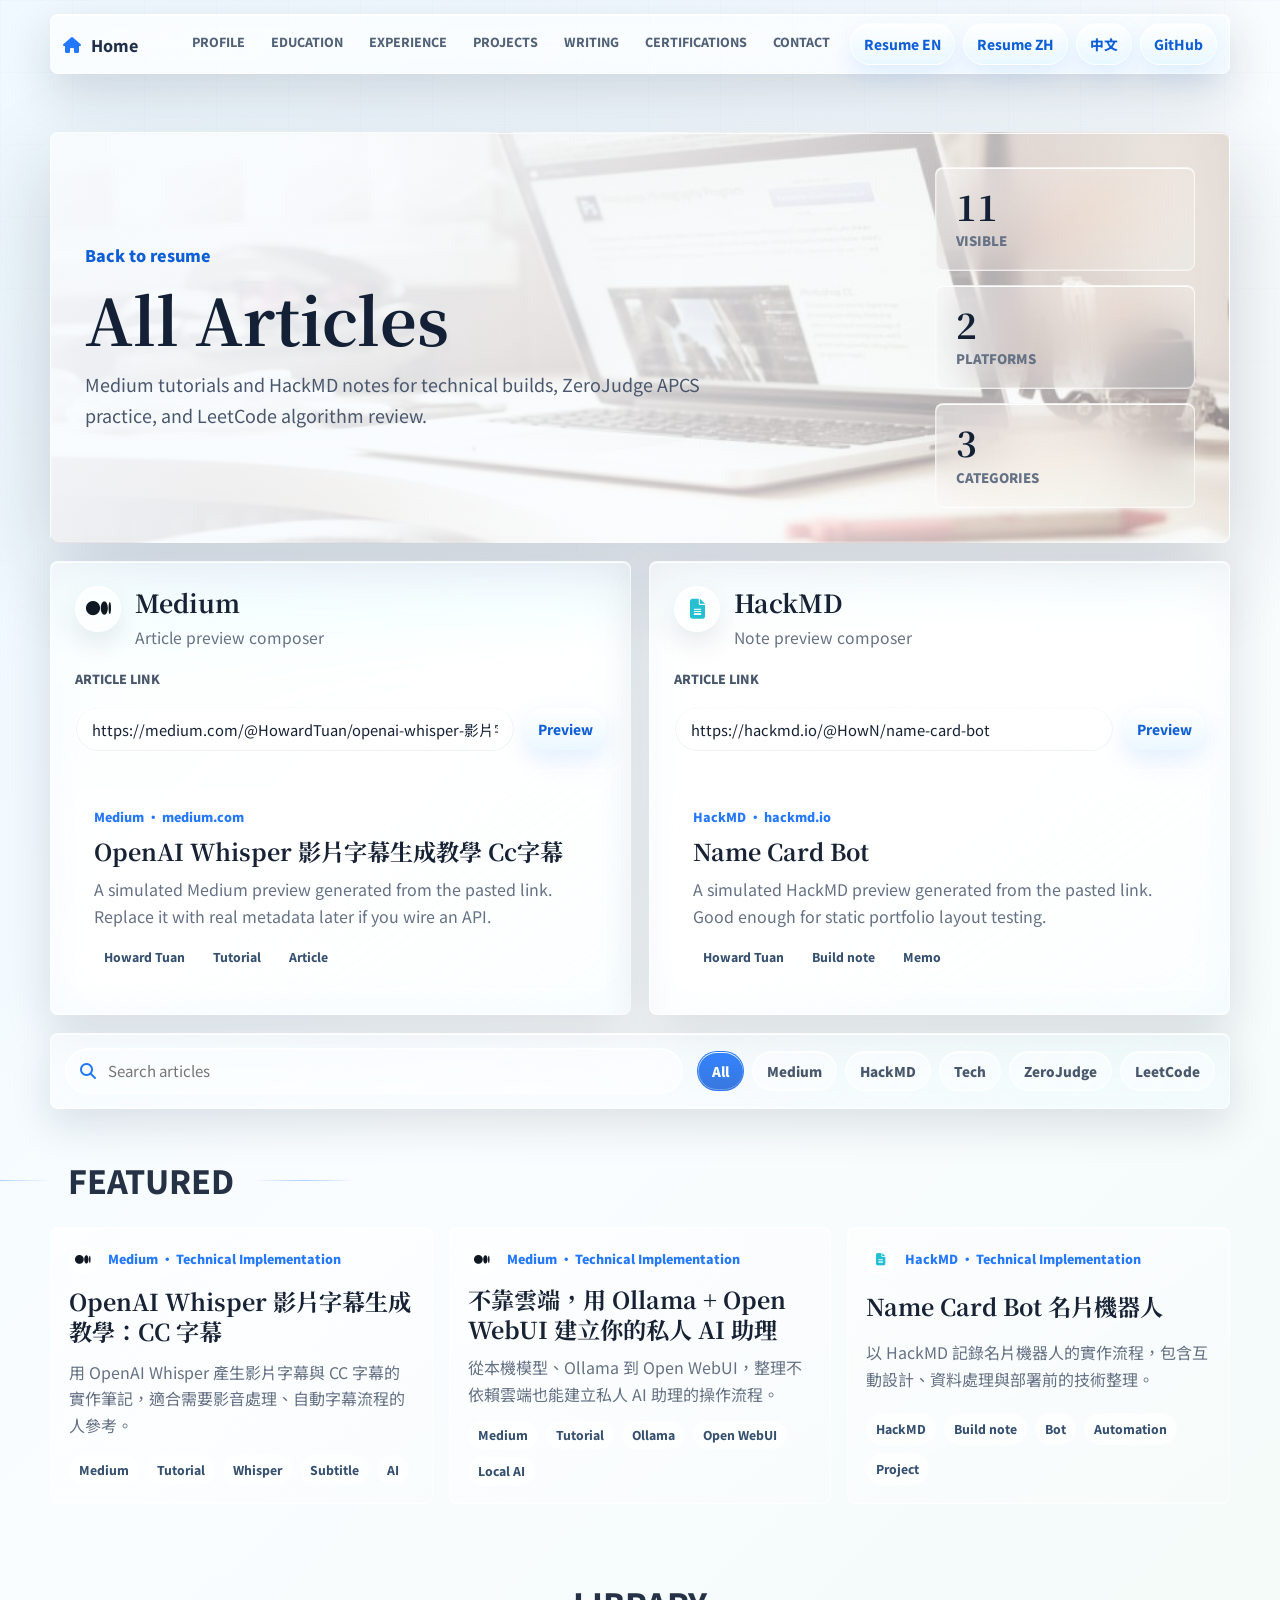
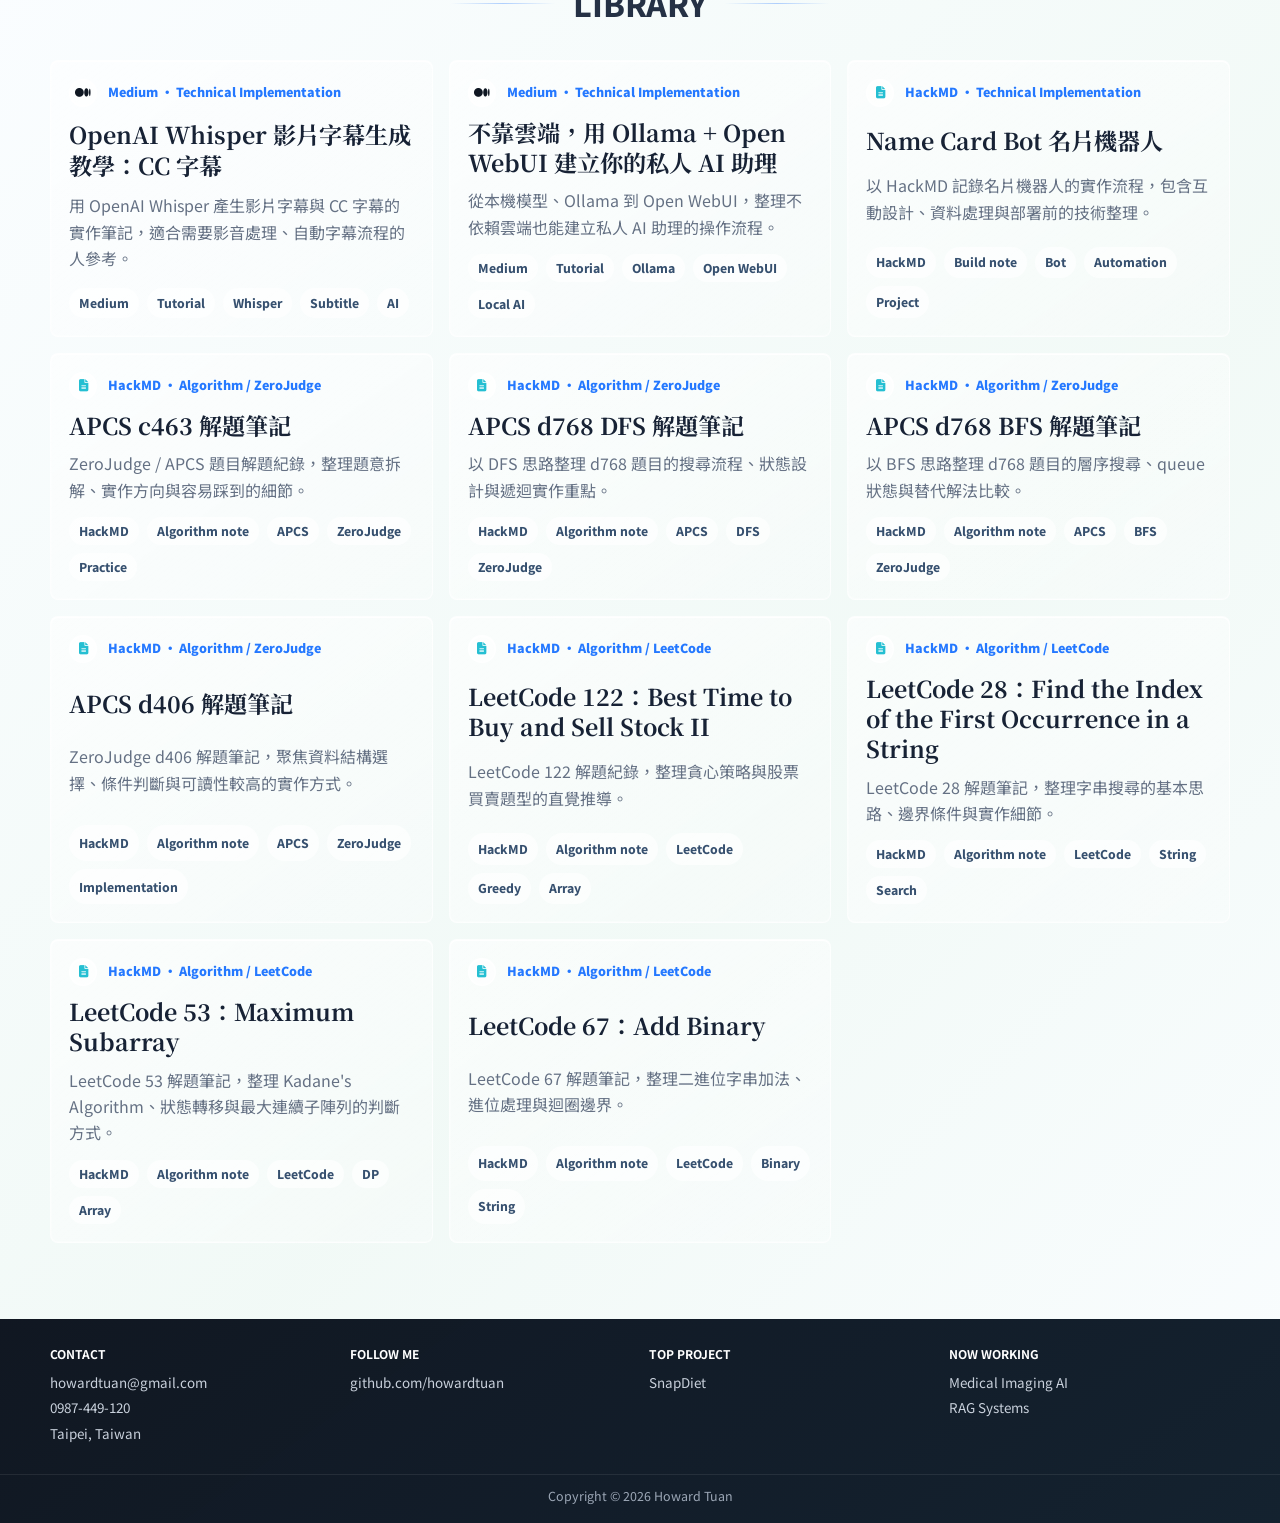
==== writing.html @ 2d7e893a "liquid glass" ====
<!doctype html>
<html lang="zh-Hant">
<head>
  <meta charset="utf-8">
  <meta name="viewport" content="width=device-width, initial-scale=1.0">
  <meta name="description" content="Howard Tuan articles, Medium posts, and HackMD notes.">
  <title>Howard Tuan Writing</title>

  <link rel="shortcut icon" href="assets/images/gt_favicon.png">
  <link rel="preconnect" href="https://fonts.googleapis.com">
  <link rel="preconnect" href="https://fonts.gstatic.com" crossorigin>
  <link href="https://fonts.googleapis.com/css2?family=Noto+Sans+TC:wght@400;500;700;900&family=Noto+Serif+TC:wght@600;700;900&display=swap" rel="stylesheet">
  <link rel="stylesheet" href="https://cdnjs.cloudflare.com/ajax/libs/font-awesome/6.7.2/css/all.min.css">
  <link rel="stylesheet" href="assets/css/resume.css">
</head>
<body id="top" class="writing-page">
  <a href="#main" class="skip-link">跳到主要內容</a>
  <div class="scroll-indicator"></div>

  <header id="header" class="page-header-shell">
    <nav class="index-navbar" aria-label="主要導覽">
      <div class="nav-shell">
        <div class="nav-home">
          <a href="index.html#top"><i class="fas fa-home"></i><span>Home</span></a>
        </div>
        <div class="nav-center">
          <a href="index.html#profile">PROFILE</a>
          <a href="index.html#education">EDUCATION</a>
          <a href="index.html#experience">EXPERIENCE</a>
          <a href="index.html#projects">PROJECTS</a>
          <a href="index.html#writing">WRITING</a>
          <a href="index.html#certifications">CERTIFICATIONS</a>
          <a href="index.html#contact">CONTACT</a>
        </div>
        <div class="nav-actions">
          <a href="resume/mycv_eng.pdf" target="_blank" rel="noopener noreferrer" data-i18n="resumeEn">Resume EN</a>
          <a href="resume/mycv_chi.pdf" target="_blank" rel="noopener noreferrer" data-i18n="resumeZh">履歷中文</a>
          <button class="lang-toggle" type="button" data-lang-toggle>中文</button>
          <a href="https://github.com/howardtuan" target="_blank" rel="noopener noreferrer">GitHub</a>
        </div>
      </div>
    </nav>
  </header>

  <main id="main" class="article-main" role="main">
    <section class="article-hero">
      <div class="article-hero-copy">
        <a class="back-link" href="index.html#writing"><i class="fas fa-arrow-left"></i> Back to resume</a>
        <h1>All Articles</h1>
        <p>Medium essays and HackMD research notes for medical imaging AI, RAG systems, product experiments, and teaching workflows.</p>
      </div>
      <div class="article-stats">
        <div>
          <strong data-article-count>11</strong>
          <span>Visible</span>
        </div>
        <div>
          <strong>2</strong>
          <span>Platforms</span>
        </div>
        <div>
          <strong>3</strong>
          <span>Categories</span>
        </div>
      </div>
    </section>

    <section class="writing-lab" aria-label="文章連結預覽">
      <article class="writing-composer" data-platform="medium">
        <div class="writing-head">
          <span class="platform-mark medium-mark" aria-hidden="true"><i class="fab fa-medium"></i></span>
          <div>
            <h2>Medium</h2>
            <p>Article preview composer</p>
          </div>
        </div>
        <label for="medium-url">Article link</label>
        <div class="link-field">
          <input id="medium-url" type="url" value="https://medium.com/@HowardTuan/openai-whisper-影片字幕生成教學-cc字幕-5bb7aa3fd530" placeholder="Paste article link">
          <button type="button" data-preview-target="medium">Preview</button>
        </div>
        <div class="article-preview" id="medium-preview" aria-live="polite"></div>
      </article>

      <article class="writing-composer" data-platform="hackmd">
        <div class="writing-head">
          <span class="platform-mark hackmd-mark" aria-hidden="true"><i class="fas fa-file-lines"></i></span>
          <div>
            <h2>HackMD</h2>
            <p>Note preview composer</p>
          </div>
        </div>
        <label for="hackmd-url">Article link</label>
        <div class="link-field">
          <input id="hackmd-url" type="url" value="https://hackmd.io/@HowN/name-card-bot" placeholder="Paste article link">
          <button type="button" data-preview-target="hackmd">Preview</button>
        </div>
        <div class="article-preview" id="hackmd-preview" aria-live="polite"></div>
      </article>
    </section>

    <section class="article-controls" aria-label="文章搜尋與篩選">
      <div class="search-field">
        <i class="fas fa-magnifying-glass" aria-hidden="true"></i>
        <input id="article-search" type="search" placeholder="Search articles">
      </div>
      <div class="filter-tabs">
        <button type="button" class="is-active" data-article-filter="all">All</button>
        <button type="button" data-article-filter="medium">Medium</button>
        <button type="button" data-article-filter="hackmd">HackMD</button>
        <button type="button" data-article-filter="tech">Tech</button>
        <button type="button" data-article-filter="zerojudge">ZeroJudge</button>
        <button type="button" data-article-filter="leetcode">LeetCode</button>
      </div>
    </section>

    <section class="section article-featured" aria-label="精選文章">
      <div class="split-section-head">
        <h2 class="section-title">
          <span>FEATURED</span>
        </h2>
      </div>
      <div class="article-strip" data-featured-articles data-limit="3"></div>
    </section>

    <section class="section article-index" aria-label="所有文章">
      <h2 class="section-title">
        <span>LIBRARY</span>
      </h2>
      <div class="article-library" data-article-library></div>
    </section>
  </main>

  <footer id="underfooter">
    <div class="footer-shell" id="contact">
      <div>
        <h4>CONTACT</h4>
        <p>howardtuan@gmail.com</p>
        <p>0987-449-120</p>
        <p>Taipei, Taiwan</p>
      </div>
      <div>
        <h4>FOLLOW ME</h4>
        <p><a href="https://github.com/howardtuan" target="_blank" rel="noopener noreferrer">github.com/howardtuan</a></p>
      </div>
      <div>
        <h4>TOP PROJECT</h4>
        <p><a href="https://snapdiet.zeabur.app/site/" target="_blank" rel="noopener noreferrer">SnapDiet</a></p>
      </div>
      <div>
        <h4>NOW WORKING</h4>
        <p>Medical Imaging AI</p>
        <p>RAG Systems</p>
      </div>
    </div>
    <div class="footer-bottom">
      <p>Copyright &copy; 2026 Howard Tuan</p>
    </div>
  </footer>

  <script>
    const indicator = document.querySelector(".scroll-indicator");
    window.addEventListener("scroll", () => {
      const max = document.documentElement.scrollHeight - window.innerHeight;
      const ratio = max > 0 ? window.scrollY / max : 0;
      indicator.style.transform = "scaleX(" + ratio + ")";
    });
  </script>
  <script src="assets/js/writing.js"></script>
  <script src="assets/js/site-language.js"></script>
</body>
</html>
---- assets/css/resume.css ----
html {
  scroll-behavior: smooth;
}

:root {
  --hero-photo: url("../images/mac.jpg");
  --bg: #f7fbff;
  --bg-deep: #e9f2fb;
  --surface: rgba(255, 255, 255, 0.28);
  --surface-strong: rgba(255, 255, 255, 0.46);
  --surface-soft: rgba(244, 250, 255, 0.2);
  --text: #152033;
  --muted: #657184;
  --muted-strong: #49576c;
  --line: rgba(122, 145, 170, 0.28);
  --glass-line: rgba(255, 255, 255, 0.62);
  --glass-bg: linear-gradient(145deg, rgba(255, 255, 255, 0.42), rgba(255, 255, 255, 0.12) 52%, rgba(235, 251, 255, 0.28));
  --glass-nav: linear-gradient(135deg, rgba(255, 255, 255, 0.48), rgba(255, 255, 255, 0.14) 48%, rgba(239, 251, 255, 0.32));
  --blue: #2478ff;
  --cyan: #25bfd2;
  --mint: #49c69d;
  --rose: #d9557c;
  --amber: #ad7d28;
  --footer: #101722;
  --shadow: 0 30px 90px rgba(19, 32, 50, 0.2);
  --shadow-soft: 0 18px 48px rgba(19, 32, 50, 0.14);
  --glass-inset: inset 0 1px 0 rgba(255, 255, 255, 0.95), inset 0 -1px 0 rgba(255, 255, 255, 0.26), inset 1px 0 0 rgba(255, 255, 255, 0.25);
  --section-width: min(1180px, calc(100% - 48px));
}

* {
  box-sizing: border-box;
}

body {
  margin: 0;
  color: var(--text);
  background:
    linear-gradient(135deg, rgba(232, 246, 255, 0.86) 0%, rgba(250, 253, 255, 0.98) 36%, rgba(242, 250, 246, 0.92) 72%, rgba(250, 253, 255, 0.98) 100%),
    linear-gradient(180deg, var(--bg) 0%, var(--bg-deep) 100%);
  font-family: "Noto Sans TC", Arial, sans-serif;
  -webkit-font-smoothing: antialiased;
  text-rendering: optimizeLegibility;
}

body::before {
  position: fixed;
  inset: 0;
  z-index: -1;
  pointer-events: none;
  content: "";
  background-image:
    linear-gradient(rgba(36, 120, 255, 0.035) 1px, transparent 1px),
    linear-gradient(90deg, rgba(36, 120, 255, 0.035) 1px, transparent 1px),
    linear-gradient(115deg, rgba(255, 255, 255, 0.46), rgba(255, 255, 255, 0) 46%, rgba(255, 255, 255, 0.38));
  background-size: 72px 72px, 72px 72px, 100% 100%;
  mask-image: linear-gradient(to bottom, rgba(0, 0, 0, 0.62), transparent 78%);
}

a {
  color: inherit;
}

p,
ul {
  margin-top: 0;
}

img {
  max-width: 100%;
}

.skip-link {
  position: absolute;
  left: 12px;
  top: -48px;
  z-index: 100;
  padding: 10px 14px;
  border-radius: 999px;
  color: #fff;
  background: var(--blue);
  text-decoration: none;
}

.skip-link:focus {
  top: 12px;
}

.scroll-indicator {
  position: fixed;
  top: 0;
  left: 0;
  z-index: 120;
  width: 100%;
  height: 3px;
  background: linear-gradient(90deg, var(--cyan), var(--blue), var(--mint));
  transform: scaleX(0);
  transform-origin: left;
}

#header {
  position: relative;
}

#head {
  position: relative;
  overflow: hidden;
  width: 100%;
  min-height: 100svh;
  margin: 0;
  border-bottom: 0;
  background: var(--hero-photo) center/cover no-repeat;
}

.head-overlay {
  position: absolute;
  inset: 0;
  background:
    linear-gradient(180deg, rgba(255, 255, 255, 0.08), rgba(230, 246, 255, 0.24) 48%, rgba(247, 251, 255, 0.92) 100%),
    linear-gradient(115deg, rgba(255, 255, 255, 0.44), rgba(255, 255, 255, 0.04) 42%, rgba(36, 120, 255, 0.12));
}

.hero-shell {
  position: relative;
  z-index: 1;
  display: grid;
  align-items: center;
  width: var(--section-width);
  min-height: inherit;
  margin: 0 auto;
  padding: 126px 0 78px;
}

#logo {
  position: relative;
  overflow: hidden;
  display: grid;
  justify-items: center;
  width: min(900px, 100%);
  margin: 0 auto;
  padding: 42px 34px;
  border: 1px solid var(--glass-line);
  border-radius: 8px;
  background: var(--glass-bg);
  box-shadow: var(--shadow), var(--glass-inset);
  text-align: center;
  backdrop-filter: blur(40px) saturate(180%) brightness(1.08);
  -webkit-backdrop-filter: blur(40px) saturate(180%) brightness(1.08);
}

#logo::before {
  position: absolute;
  inset: 0;
  pointer-events: none;
  content: "";
  background:
    linear-gradient(115deg, rgba(255, 255, 255, 0.82), rgba(255, 255, 255, 0) 34%),
    linear-gradient(245deg, rgba(64, 205, 221, 0.18), rgba(255, 255, 255, 0) 42%);
  opacity: 0.78;
}

#logo > * {
  position: relative;
  z-index: 1;
}

#head img.img-circle {
  width: 128px;
  height: 128px;
  border: 1px solid rgba(255, 255, 255, 0.96);
  border-radius: 50%;
  object-fit: cover;
  box-shadow: 0 18px 38px rgba(31, 45, 67, 0.18), var(--glass-inset);
}

#head .title {
  display: block;
  margin-top: 22px;
  font-family: "Noto Serif TC", serif;
  font-size: 4rem;
  font-weight: 700;
  line-height: 1.12;
}

#head .tagline,
#head .subtagline {
  display: block;
}

#head .tagline {
  max-width: 720px;
  margin-top: 14px;
  color: var(--muted-strong);
  font-size: 1.25rem;
  line-height: 1.7;
}

#head .subtagline {
  margin-top: 14px;
  color: var(--muted);
  font-size: 1rem;
  font-weight: 700;
}

.index-navbar {
  position: fixed;
  top: 14px;
  left: 0;
  right: 0;
  z-index: 100;
  width: 100%;
  margin: 0;
  padding: 0 24px;
  border-bottom: 0;
  background: transparent;
  box-shadow: none;
}

.nav-shell {
  display: grid;
  grid-template-columns: 108px minmax(0, 1fr) auto;
  align-items: center;
  gap: 12px;
  width: var(--section-width);
  margin: 0 auto;
  padding: 8px 12px;
  border: 1px solid var(--glass-line);
  border-radius: 8px;
  background: var(--glass-nav);
  box-shadow: 0 18px 48px rgba(20, 34, 52, 0.16), var(--glass-inset);
  backdrop-filter: blur(34px) saturate(190%) brightness(1.08);
  -webkit-backdrop-filter: blur(34px) saturate(190%) brightness(1.08);
}

.nav-home a,
.nav-center a,
.nav-actions a {
  text-decoration: none;
}

.nav-home a {
  display: inline-flex;
  align-items: center;
  gap: 10px;
  color: #20304c;
  font-weight: 800;
}

.nav-home i {
  color: var(--blue);
}

.nav-center {
  display: flex;
  justify-content: center;
  flex-wrap: nowrap;
  gap: 8px;
  min-width: 0;
  overflow-x: auto;
  scrollbar-width: none;
}

.nav-center::-webkit-scrollbar {
  display: none;
}

.nav-center a {
  flex: 0 0 auto;
  min-height: 36px;
  padding: 10px 9px;
  border-radius: 999px;
  color: #516177;
  font-size: 0.78rem;
  font-weight: 800;
  letter-spacing: 0;
  line-height: 1;
}

.nav-center a:hover,
.nav-center a:focus-visible,
.nav-center a[aria-current="page"] {
  color: var(--blue);
  background: rgba(255, 255, 255, 0.64);
  outline: none;
}

.nav-actions {
  display: flex;
  justify-content: flex-end;
  flex-wrap: nowrap;
  gap: 8px;
}

.nav-actions a,
.project-links a,
.link-field button,
.lang-toggle {
  display: inline-flex;
  align-items: center;
  justify-content: center;
  min-height: 42px;
  padding: 0 13px;
  border: 1px solid rgba(255, 255, 255, 0.78);
  border-radius: 999px;
  color: #0e5ed7;
  background: linear-gradient(180deg, rgba(255, 255, 255, 0.82), rgba(224, 244, 255, 0.64));
  box-shadow: inset 0 1px 0 rgba(255, 255, 255, 0.92), 0 10px 24px rgba(36, 120, 255, 0.12);
  font-size: 0.86rem;
  font-weight: 800;
  text-decoration: none;
}

.lang-toggle {
  cursor: pointer;
  font-family: inherit;
}

.nav-actions a:hover,
.project-links a:hover,
.link-field button:hover {
  border-color: rgba(36, 120, 255, 0.38);
  color: #063f9c;
  transform: translateY(-1px);
}

.container {
  width: var(--section-width);
  margin: 0 auto;
}

.section {
  padding-top: 76px;
  scroll-margin-top: 106px;
}

#profile {
  padding-top: 42px;
}

.topspace {
  margin-top: 0;
}

.col-full {
  width: 100%;
}

.lead {
  max-width: 1040px;
  margin: 0 auto;
  color: var(--muted-strong);
  font-size: 1.55rem;
  line-height: 1.8;
}

.lead strong {
  color: var(--rose);
}

.text-center {
  text-align: center;
}

.text-muted {
  color: var(--muted);
}

.highlight-panel {
  display: grid;
  grid-template-columns: repeat(4, minmax(0, 1fr));
  gap: 16px;
  margin-top: 30px;
}

.metric-box,
.info-card,
.timeline-card,
.project-tile,
.writing-composer {
  border: 1px solid var(--glass-line);
  border-radius: 8px;
  background: var(--glass-bg);
  box-shadow: var(--shadow-soft), var(--glass-inset);
  backdrop-filter: blur(30px) saturate(170%) brightness(1.06);
  -webkit-backdrop-filter: blur(30px) saturate(170%) brightness(1.06);
}

.metric-box {
  padding: 18px;
}

.metric-number {
  color: #182235;
  font-family: "Noto Serif TC", serif;
  font-size: 2rem;
  font-weight: 700;
  line-height: 1.2;
}

.metric-label {
  margin-top: 9px;
  color: #52647a;
  font-size: 0.75rem;
  font-weight: 800;
  letter-spacing: 0;
  text-transform: uppercase;
}

.metric-note {
  margin-top: 6px;
  color: var(--muted);
  font-size: 0.88rem;
  line-height: 1.5;
}

.section-title {
  position: relative;
  margin: 0 0 34px;
  color: #253145;
  font-size: 2rem;
  font-weight: 800;
  text-align: center;
  letter-spacing: 0;
}

.section-title span {
  position: relative;
  display: inline-block;
  padding: 0 18px;
  font-family: "Noto Sans TC", Arial, sans-serif;
  letter-spacing: 0;
}

.section-title span::before,
.section-title span::after {
  position: absolute;
  top: 50%;
  width: 104px;
  height: 1px;
  content: "";
  background: linear-gradient(90deg, transparent, rgba(36, 120, 255, 0.34), transparent);
}

.section-title span::before {
  right: 100%;
}

.section-title span::after {
  left: 100%;
}

.card-grid {
  display: grid;
  gap: 18px;
}

.three-col {
  grid-template-columns: repeat(3, minmax(0, 1fr));
}

.two-col {
  grid-template-columns: repeat(2, minmax(0, 1fr));
}

.info-card {
  padding: 23px;
}

.info-card time,
.timeline-badge,
.project-chip {
  display: inline-flex;
  align-items: center;
  min-height: 32px;
  padding: 0 12px;
  border: 1px solid rgba(255, 255, 255, 0.62);
  border-radius: 999px;
  background: rgba(255, 255, 255, 0.58);
  box-shadow: inset 0 1px 0 rgba(255, 255, 255, 0.86);
  font-size: 0.74rem;
  font-weight: 800;
  letter-spacing: 0;
}

.info-card time,
.timeline-badge {
  color: #176f83;
}

.info-card h3,
.timeline-card h3,
.project-tile h3,
.writing-head h3 {
  margin: 14px 0 10px;
  color: #172235;
  font-family: "Noto Serif TC", serif;
  font-size: 1.55rem;
  line-height: 1.35;
}

.info-card p,
.timeline-card p,
.project-tile p,
.project-readme p,
.project-readme li,
.info-card li,
.writing-head p {
  color: var(--muted);
  font-size: 0.98rem;
  line-height: 1.78;
}

.info-card p:last-child,
.timeline-card p:last-child,
.project-tile p:last-child,
.writing-head p:last-child {
  margin-bottom: 0;
}

.timeline-wrap {
  display: grid;
  gap: 16px;
}

.timeline-card {
  position: relative;
  padding: 23px 23px 23px 30px;
  overflow: hidden;
}

.timeline-card::before {
  position: absolute;
  top: 24px;
  left: 14px;
  width: 4px;
  height: calc(100% - 48px);
  content: "";
  border-radius: 999px;
  background: linear-gradient(180deg, var(--cyan), var(--mint), rgba(36, 120, 255, 0.42));
}

.project-grid {
  display: grid;
  grid-template-columns: repeat(3, minmax(0, 1fr));
  gap: 18px;
  align-items: start;
}

.project-tile {
  position: relative;
  min-height: 292px;
  overflow: hidden;
  transition: transform 180ms ease, border-color 180ms ease, box-shadow 180ms ease;
}

.project-tile::before {
  position: absolute;
  inset: 0;
  pointer-events: none;
  content: "";
  background:
    linear-gradient(120deg, rgba(255, 255, 255, 0.72), rgba(255, 255, 255, 0) 34%),
    linear-gradient(250deg, rgba(37, 191, 210, 0.14), rgba(255, 255, 255, 0) 42%);
}

.project-tile:hover {
  border-color: rgba(36, 120, 255, 0.34);
  box-shadow: 0 26px 68px rgba(31, 45, 67, 0.17), var(--glass-inset);
  transform: translateY(-3px);
}

.project-tile summary {
  position: relative;
  display: flex;
  min-height: 292px;
  flex-direction: column;
  padding: 22px 48px 22px 22px;
  cursor: pointer;
  list-style: none;
}

.project-tile summary::-webkit-details-marker {
  display: none;
}

.project-tile summary::after {
  position: absolute;
  top: 24px;
  right: 22px;
  width: 11px;
  height: 11px;
  content: "";
  border-right: 2px solid #5f7187;
  border-bottom: 2px solid #5f7187;
  transform: rotate(45deg);
  transition: transform 160ms ease;
}

.project-tile[open] summary {
  min-height: 214px;
  border-bottom: 1px solid rgba(255, 255, 255, 0.62);
}

.project-tile[open] summary::after {
  transform: rotate(225deg);
}

.project-chip {
  align-self: flex-start;
  color: #8b641b;
  background: rgba(255, 247, 219, 0.72);
}

.project-tile h3 {
  margin: 18px 0 10px;
  font-size: 1.45rem;
}

.project-tile summary > p {
  margin-bottom: 0;
}

.project-body {
  position: relative;
  display: grid;
  gap: 16px;
  padding: 18px 22px 22px;
}

.project-readme {
  padding: 0;
}

.project-readme h4 {
  margin: 0 0 10px;
  color: #1c2a3e;
  font-family: "Noto Sans TC", Arial, sans-serif;
  font-size: 0.82rem;
  font-weight: 900;
  letter-spacing: 0;
  text-transform: uppercase;
}

.project-readme ul {
  margin: 12px 0 0;
  padding-left: 18px;
}

.project-links {
  display: flex;
  flex-wrap: wrap;
  gap: 10px;
}

.project-links a {
  min-height: 40px;
  padding: 0 13px;
  font-size: 0.82rem;
}

.writing-shell {
  display: grid;
  grid-template-columns: repeat(2, minmax(0, 1fr));
  gap: 18px;
}

.writing-composer {
  display: grid;
  gap: 18px;
  padding: 24px;
}

.writing-head {
  display: grid;
  grid-template-columns: auto minmax(0, 1fr);
  gap: 14px;
  align-items: start;
}

.platform-mark {
  display: inline-flex;
  align-items: center;
  justify-content: center;
  width: 46px;
  height: 46px;
  border: 1px solid rgba(255, 255, 255, 0.74);
  border-radius: 50%;
  background: rgba(255, 255, 255, 0.62);
  box-shadow: var(--glass-inset), 0 12px 26px rgba(31, 45, 67, 0.1);
  font-size: 1.25rem;
}

.medium-mark {
  color: #0f1722;
}

.hackmd-mark {
  color: var(--cyan);
}

.writing-head h3 {
  margin: 0 0 5px;
}

.writing-composer label {
  color: var(--muted-strong);
  font-size: 0.78rem;
  font-weight: 900;
  letter-spacing: 0;
  text-transform: uppercase;
}

.link-field {
  display: grid;
  grid-template-columns: minmax(0, 1fr) auto;
  gap: 10px;
  align-items: center;
}

.link-field input {
  width: 100%;
  min-height: 46px;
  border: 1px solid rgba(255, 255, 255, 0.74);
  border-radius: 999px;
  padding: 0 16px;
  color: var(--text);
  background: rgba(255, 255, 255, 0.64);
  box-shadow: inset 0 1px 0 rgba(255, 255, 255, 0.8), inset 0 0 0 1px rgba(122, 145, 170, 0.12);
  font: inherit;
  font-size: 0.92rem;
  outline: none;
}

.link-field input:focus {
  border-color: rgba(36, 120, 255, 0.46);
  box-shadow: 0 0 0 4px rgba(36, 120, 255, 0.12), inset 0 1px 0 rgba(255, 255, 255, 0.86);
}

.link-field button {
  border: 0;
  cursor: pointer;
  font-family: inherit;
}

.article-preview {
  min-height: 182px;
  border-top: 1px solid rgba(255, 255, 255, 0.62);
  padding-top: 18px;
}

.article-card {
  display: grid;
  gap: 10px;
  min-height: 164px;
  padding: 18px;
  border: 1px solid rgba(255, 255, 255, 0.64);
  border-radius: 8px;
  color: inherit;
  background: linear-gradient(145deg, rgba(255, 255, 255, 0.58), rgba(255, 255, 255, 0.24));
  box-shadow: var(--glass-inset);
  text-decoration: none;
}

.article-card:hover {
  border-color: rgba(36, 120, 255, 0.34);
}

.article-source {
  color: var(--blue);
  font-size: 0.78rem;
  font-weight: 900;
}

.article-card strong {
  color: #172235;
  font-family: "Noto Serif TC", serif;
  font-size: 1.45rem;
  line-height: 1.3;
}

.article-card > span:not(.article-source):not(.article-meta) {
  color: var(--muted);
  line-height: 1.65;
}

.article-meta {
  display: flex;
  flex-wrap: wrap;
  gap: 8px;
  margin-top: 4px;
}

.article-meta span {
  display: inline-flex;
  min-height: 28px;
  align-items: center;
  padding: 0 10px;
  border-radius: 999px;
  color: #36506f;
  background: rgba(255, 255, 255, 0.62);
  font-size: 0.76rem;
  font-weight: 800;
}

.split-section-head {
  display: flex;
  align-items: center;
  justify-content: space-between;
  gap: 18px;
  margin-bottom: 24px;
}

.split-section-head .section-title {
  width: auto;
  margin-bottom: 0;
  text-align: left;
}

.glass-link {
  display: inline-flex;
  min-height: 42px;
  align-items: center;
  justify-content: center;
  padding: 0 16px;
  border: 1px solid var(--glass-line);
  border-radius: 999px;
  color: #0e5ed7;
  background: var(--glass-nav);
  box-shadow: var(--glass-inset), 0 12px 28px rgba(36, 120, 255, 0.12);
  font-size: 0.86rem;
  font-weight: 900;
  text-decoration: none;
  backdrop-filter: blur(22px) saturate(180%);
  -webkit-backdrop-filter: blur(22px) saturate(180%);
}

.primary-link {
  color: #ffffff;
  border-color: rgba(36, 120, 255, 0.42);
  background: linear-gradient(180deg, rgba(36, 120, 255, 0.92), rgba(19, 94, 214, 0.84));
}

.writing-intro {
  display: grid;
  grid-template-columns: minmax(0, 1fr) auto;
  gap: 18px;
  align-items: center;
  margin-bottom: 18px;
  padding: 24px;
  border: 1px solid var(--glass-line);
  border-radius: 8px;
  background: var(--glass-bg);
  box-shadow: var(--shadow-soft), var(--glass-inset);
  backdrop-filter: blur(28px) saturate(170%);
  -webkit-backdrop-filter: blur(28px) saturate(170%);
}

.writing-intro h3 {
  margin: 0 0 8px;
  color: #172235;
  font-family: "Noto Serif TC", serif;
  font-size: 1.7rem;
}

.writing-intro p {
  max-width: 720px;
  margin: 0;
  color: var(--muted);
  line-height: 1.75;
}

.article-strip,
.article-library {
  display: grid;
  gap: 16px;
}

.article-strip {
  grid-template-columns: repeat(3, minmax(0, 1fr));
}

.article-library {
  grid-template-columns: repeat(3, minmax(0, 1fr));
}

.article-card-rich {
  min-height: 230px;
}

.mini-platform {
  display: inline-flex;
  width: 28px;
  height: 28px;
  align-items: center;
  justify-content: center;
  margin-right: 8px;
  border: 1px solid rgba(255, 255, 255, 0.72);
  border-radius: 50%;
  background: rgba(255, 255, 255, 0.62);
  box-shadow: var(--glass-inset);
}

.medium-mini {
  color: #0f1722;
}

.hackmd-mini {
  color: var(--cyan);
}

.page-header-shell {
  min-height: 0;
}

.article-main {
  width: var(--section-width);
  margin: 0 auto;
  padding-top: 132px;
}

.article-hero {
  display: grid;
  grid-template-columns: minmax(0, 1fr) 260px;
  gap: 18px;
  align-items: stretch;
  min-height: 360px;
  padding: 34px;
  border: 1px solid var(--glass-line);
  border-radius: 8px;
  background:
    linear-gradient(135deg, rgba(255, 255, 255, 0.5), rgba(255, 255, 255, 0.16)),
    var(--hero-photo) center/cover no-repeat;
  box-shadow: var(--shadow), var(--glass-inset);
  overflow: hidden;
  position: relative;
}

.article-hero::before {
  position: absolute;
  inset: 0;
  content: "";
  background: linear-gradient(90deg, rgba(247, 251, 255, 0.86), rgba(247, 251, 255, 0.34));
}

.article-hero > * {
  position: relative;
  z-index: 1;
}

.article-hero-copy {
  display: grid;
  align-content: center;
  max-width: 760px;
}

.back-link {
  display: inline-flex;
  width: fit-content;
  align-items: center;
  gap: 8px;
  margin-bottom: 18px;
  color: #0e5ed7;
  font-weight: 900;
  text-decoration: none;
}

.article-hero h1 {
  margin: 0;
  color: #132035;
  font-family: "Noto Serif TC", serif;
  font-size: 4rem;
  line-height: 1.05;
}

.article-hero p {
  max-width: 690px;
  margin: 16px 0 0;
  color: var(--muted-strong);
  font-size: 1.12rem;
  line-height: 1.75;
}

.article-stats {
  display: grid;
  gap: 14px;
  align-content: end;
}

.article-stats div {
  padding: 20px;
  border: 1px solid var(--glass-line);
  border-radius: 8px;
  background: var(--glass-bg);
  box-shadow: var(--glass-inset);
  backdrop-filter: blur(26px) saturate(180%);
  -webkit-backdrop-filter: blur(26px) saturate(180%);
}

.article-stats strong {
  display: block;
  color: #132035;
  font-family: "Noto Serif TC", serif;
  font-size: 2.2rem;
  line-height: 1;
}

.article-stats span {
  display: block;
  margin-top: 8px;
  color: var(--muted);
  font-size: 0.82rem;
  font-weight: 900;
  text-transform: uppercase;
}

.writing-lab {
  display: grid;
  grid-template-columns: repeat(2, minmax(0, 1fr));
  gap: 18px;
  margin-top: 18px;
}

.writing-head h2 {
  margin: 0 0 5px;
  color: #172235;
  font-family: "Noto Serif TC", serif;
  font-size: 1.55rem;
  line-height: 1.35;
}

.article-controls {
  position: sticky;
  top: 92px;
  z-index: 60;
  display: grid;
  grid-template-columns: minmax(0, 1fr) auto;
  gap: 14px;
  align-items: center;
  margin-top: 18px;
  padding: 14px;
  border: 1px solid var(--glass-line);
  border-radius: 8px;
  background: var(--glass-nav);
  box-shadow: 0 16px 42px rgba(20, 34, 52, 0.12), var(--glass-inset);
  backdrop-filter: blur(28px) saturate(180%);
  -webkit-backdrop-filter: blur(28px) saturate(180%);
}

.search-field {
  display: grid;
  grid-template-columns: auto minmax(0, 1fr);
  gap: 10px;
  align-items: center;
  min-height: 46px;
  padding: 0 14px;
  border: 1px solid rgba(255, 255, 255, 0.64);
  border-radius: 999px;
  background: rgba(255, 255, 255, 0.48);
  box-shadow: var(--glass-inset);
}

.search-field i {
  color: var(--blue);
}

.search-field input {
  width: 100%;
  border: 0;
  color: var(--text);
  background: transparent;
  font: inherit;
  font-size: 0.94rem;
  outline: none;
}

.filter-tabs {
  display: flex;
  gap: 8px;
}

.filter-tabs button {
  min-height: 40px;
  border: 1px solid rgba(255, 255, 255, 0.66);
  border-radius: 999px;
  padding: 0 14px;
  color: var(--muted-strong);
  background: rgba(255, 255, 255, 0.42);
  box-shadow: var(--glass-inset);
  cursor: pointer;
  font: inherit;
  font-size: 0.84rem;
  font-weight: 900;
}

.filter-tabs button.is-active {
  color: #ffffff;
  border-color: rgba(36, 120, 255, 0.36);
  background: linear-gradient(180deg, rgba(36, 120, 255, 0.92), rgba(19, 94, 214, 0.84));
}

.article-featured {
  padding-top: 48px;
}

.empty-state {
  grid-column: 1 / -1;
  padding: 30px;
  border: 1px solid var(--glass-line);
  border-radius: 8px;
  color: var(--muted);
  background: var(--glass-bg);
  text-align: center;
  box-shadow: var(--glass-inset);
}

#underfooter {
  margin-top: 76px;
  background:
    linear-gradient(145deg, rgba(16, 23, 34, 0.96), rgba(20, 35, 48, 0.94)),
    var(--footer);
}

.footer-shell {
  display: grid;
  grid-template-columns: repeat(4, minmax(0, 1fr));
  gap: 18px;
  width: var(--section-width);
  margin: 0 auto;
  padding: 26px 0;
}

.footer-shell h4 {
  margin: 0 0 10px;
  color: #ffffff;
  font-size: 0.75rem;
  letter-spacing: 0;
}

.footer-shell p,
.footer-shell a {
  margin: 4px 0;
  color: #c9d1dc;
  font-size: 0.84rem;
  line-height: 1.6;
  text-decoration: none;
}

.footer-shell a:hover {
  color: #ffffff;
}

.footer-bottom {
  border-top: 1px solid rgba(255, 255, 255, 0.08);
  padding: 12px 0 18px;
  color: #9ca7b6;
  text-align: center;
}

.footer-bottom p {
  margin: 0;
  font-size: 0.78rem;
}

@media (max-width: 1120px) {
  .nav-shell {
    grid-template-columns: auto minmax(0, 1fr) auto;
  }

  .nav-actions {
    justify-content: center;
  }

  .nav-center {
    flex-wrap: nowrap;
    justify-content: flex-start;
    overflow-x: auto;
    scrollbar-width: none;
  }

  .nav-center::-webkit-scrollbar {
    display: none;
  }

  .nav-center a {
    flex: 0 0 auto;
  }

  .highlight-panel,
  .project-grid,
  .three-col,
  .article-library {
    grid-template-columns: repeat(2, minmax(0, 1fr));
  }
}

@media (max-width: 820px) {
  :root {
    --section-width: calc(100% - 32px);
  }

  #head {
    min-height: 100svh;
  }

  .hero-shell {
    padding: 126px 0 76px;
  }

  #logo {
    padding: 32px 22px;
  }

  #head .title {
    font-size: 2.65rem;
  }

  #head .tagline {
    font-size: 1.05rem;
  }

  .lead {
    font-size: 1.22rem;
  }

  .highlight-panel,
  .three-col,
  .two-col,
  .project-grid,
  .writing-shell,
  .writing-lab,
  .article-strip,
  .article-library,
  .article-hero,
  .article-controls,
  .footer-shell {
    grid-template-columns: 1fr;
  }

  .article-main {
    padding-top: 112px;
  }

  .article-hero {
    min-height: 320px;
    padding: 28px;
  }

  .article-hero h1 {
    font-size: 3rem;
  }

  .article-controls {
    position: static;
  }

  .section-title span::before,
  .section-title span::after {
    width: 54px;
  }
}

@media (max-width: 620px) {
  :root {
    --section-width: calc(100% - 24px);
  }

  .index-navbar {
    top: 8px;
    padding: 0 10px;
  }

  .nav-shell {
    grid-template-columns: 1fr;
    gap: 12px;
    padding: 10px;
  }

  .nav-center {
    width: 100%;
    flex-wrap: nowrap;
    justify-content: flex-start;
    gap: 6px;
    overflow-x: auto;
    padding-bottom: 2px;
    scrollbar-width: none;
  }

  .nav-center::-webkit-scrollbar {
    display: none;
  }

  .nav-center a {
    flex: 0 0 auto;
    min-height: 34px;
    padding: 9px 8px;
    font-size: 0.68rem;
  }

  .nav-actions {
    width: 100%;
    justify-content: flex-start;
    flex-wrap: nowrap;
    overflow-x: auto;
    padding-bottom: 2px;
    scrollbar-width: none;
  }

  .nav-actions::-webkit-scrollbar {
    display: none;
  }

  .nav-actions a,
  .nav-actions .lang-toggle {
    flex: 0 0 auto;
    min-height: 36px;
    padding: 0 9px;
    font-size: 0.74rem;
  }

  #head {
    min-height: 100svh;
  }

  .hero-shell {
    padding: 158px 0 58px;
  }

  #head img.img-circle {
    width: 104px;
    height: 104px;
  }

  #head .title {
    font-size: 2.15rem;
  }

  #head .tagline {
    font-size: 0.98rem;
  }

  .section {
    padding-top: 52px;
    scroll-margin-top: 160px;
  }

  .section-title {
    font-size: 1.55rem;
  }

  .section-title span::before,
  .section-title span::after {
    display: none;
  }

  .info-card h3,
  .timeline-card h3,
  .project-tile h3,
  .writing-head h3,
  .article-card strong {
    font-size: 1.25rem;
  }

  .project-tile,
  .project-tile summary {
    min-height: 250px;
  }

  .project-tile[open] summary {
    min-height: 190px;
  }

  .link-field {
    grid-template-columns: 1fr;
  }

  .link-field button {
    width: 100%;
  }

  .writing-intro,
  .split-section-head,
  .article-controls {
    align-items: stretch;
    grid-template-columns: 1fr;
  }

  .split-section-head {
    display: grid;
  }

  .article-main {
    padding-top: 150px;
  }

  .article-hero {
    padding: 22px;
  }

  .article-hero h1 {
    font-size: 2.35rem;
  }

  .filter-tabs {
    overflow-x: auto;
    padding-bottom: 2px;
  }

  .filter-tabs button {
    flex: 0 0 auto;
  }
}
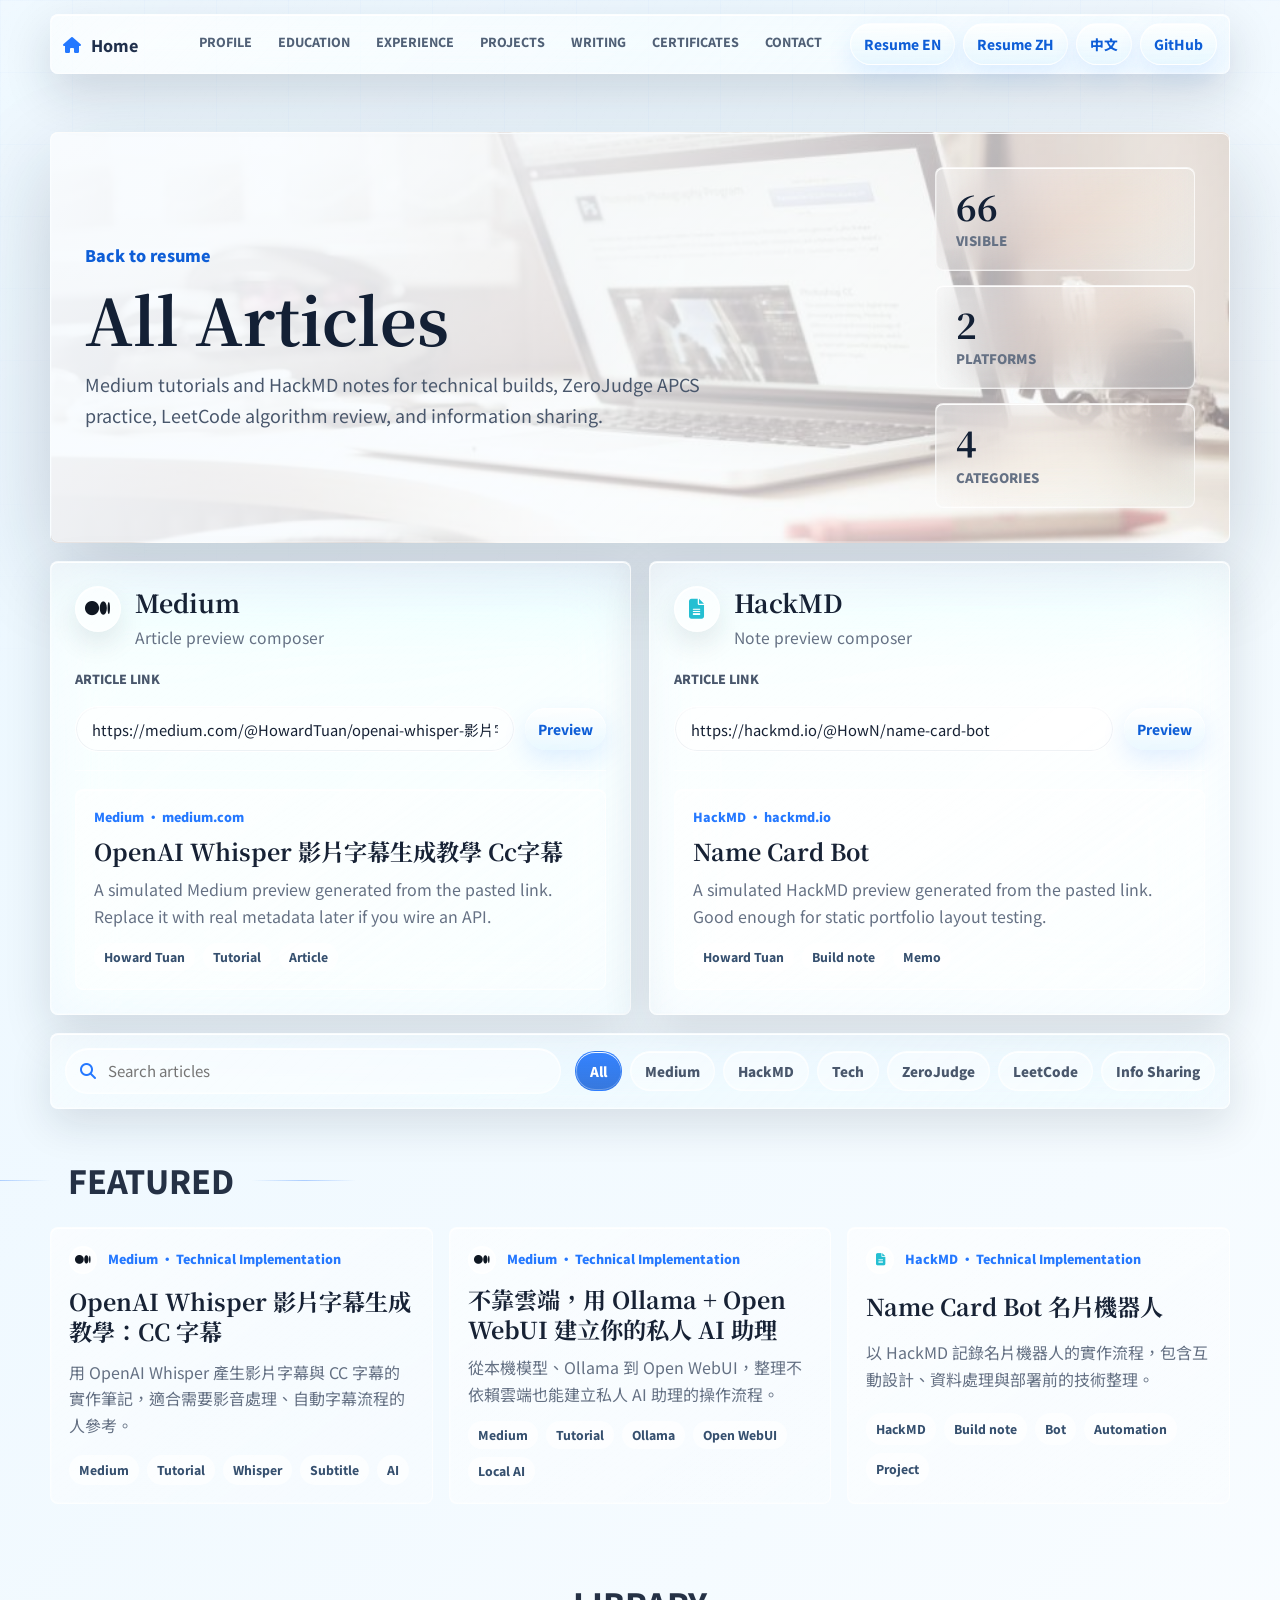
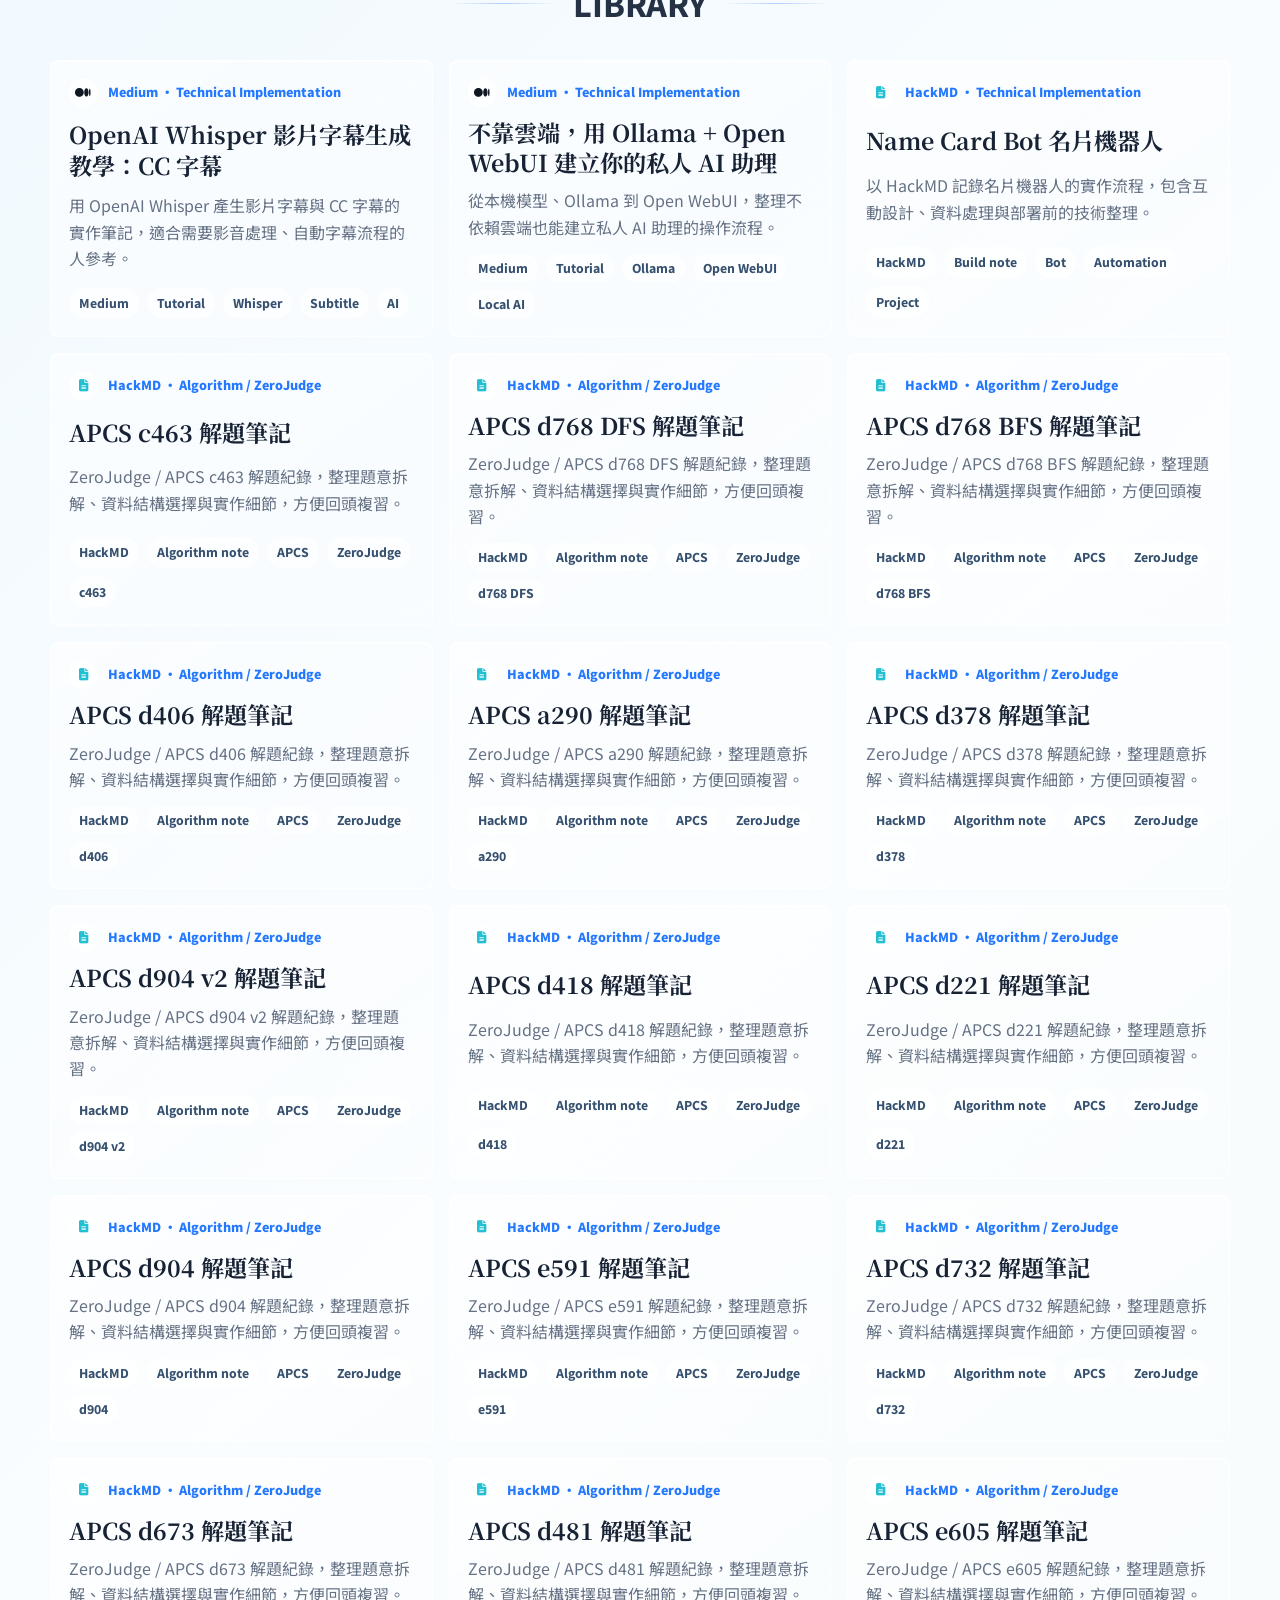
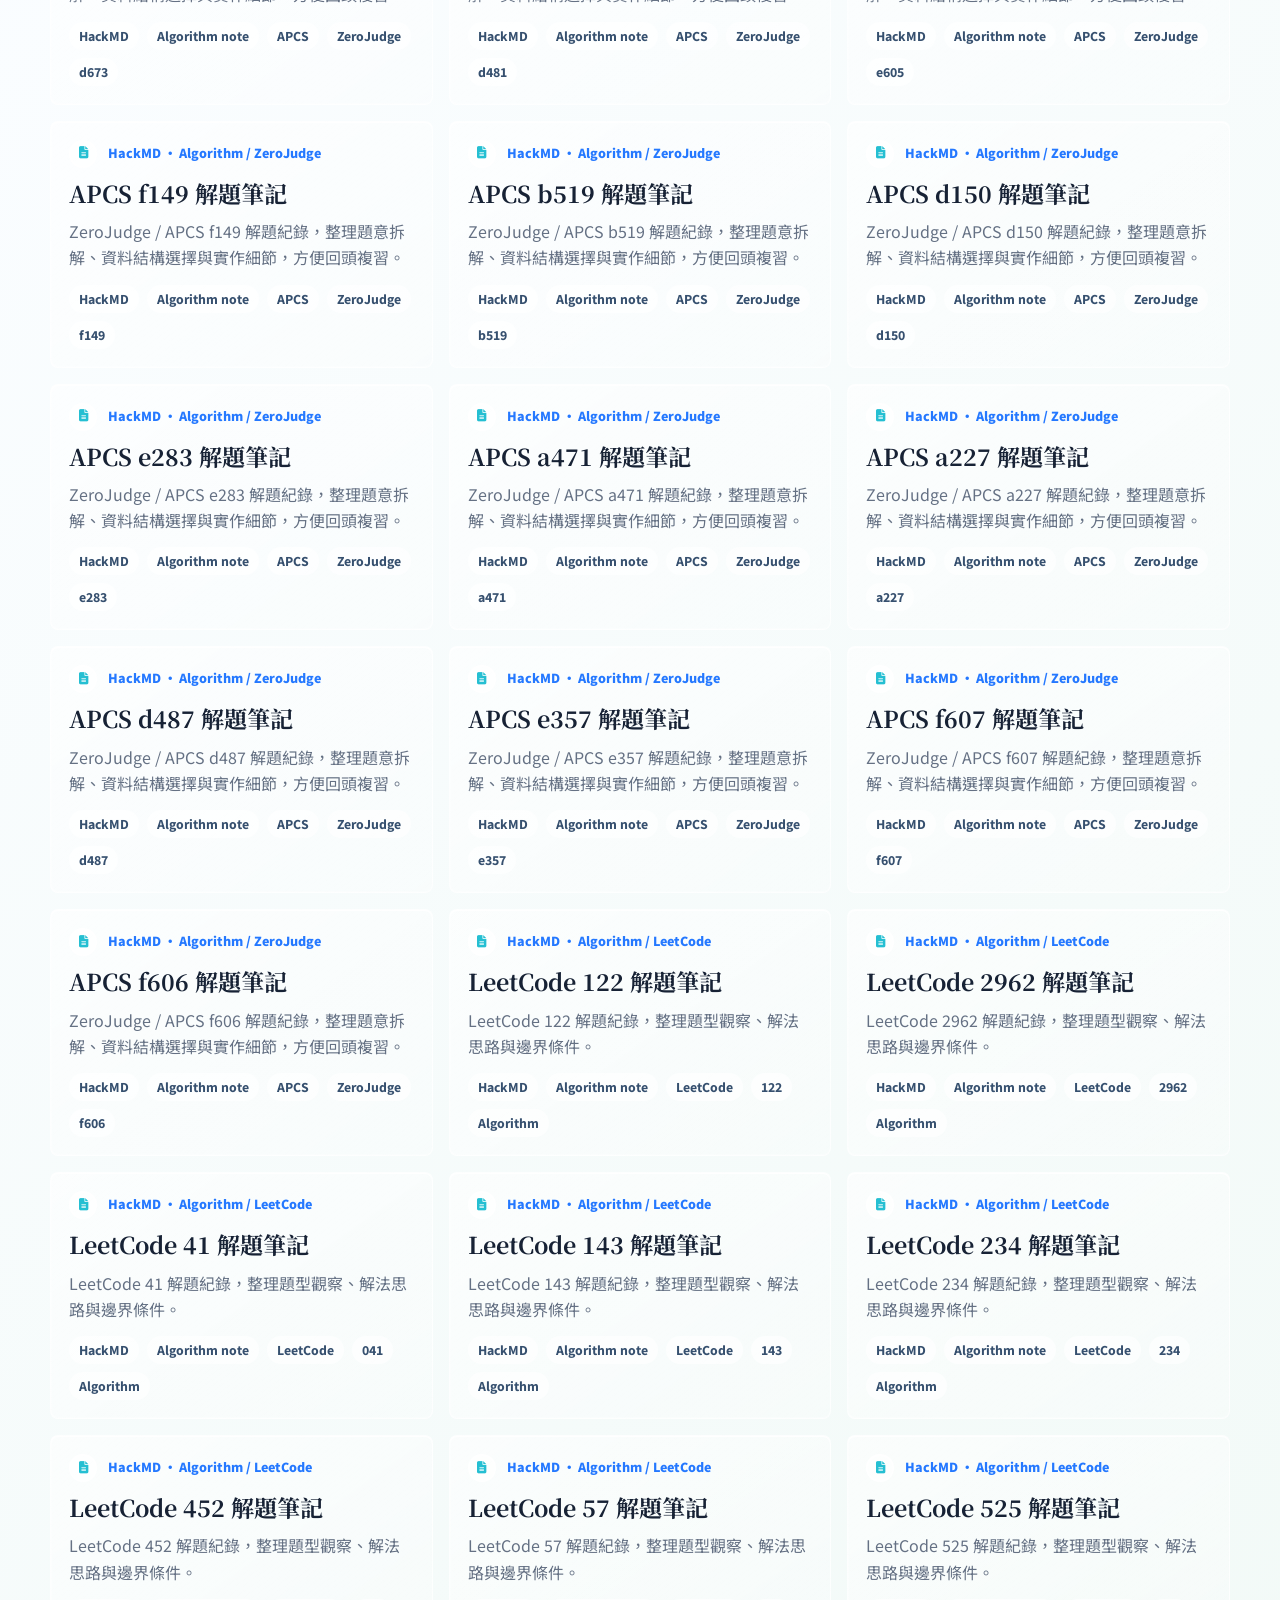
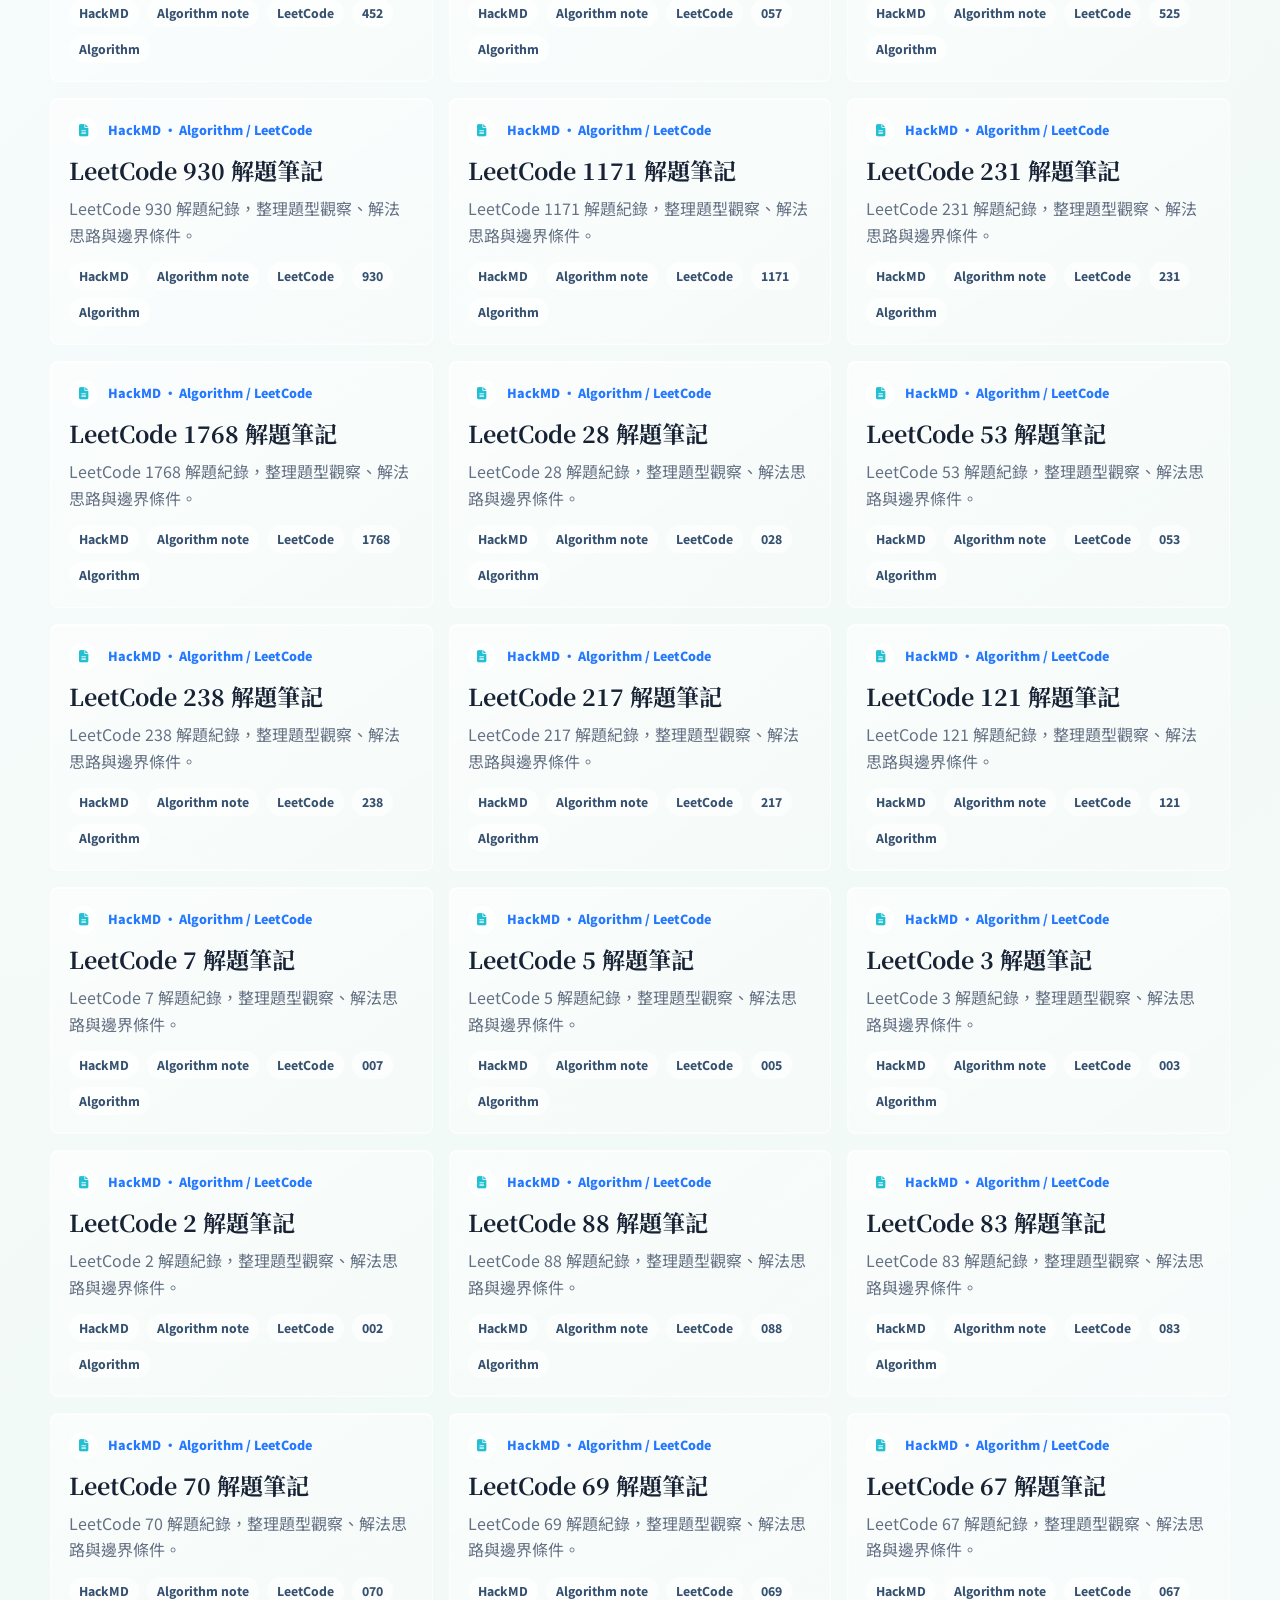
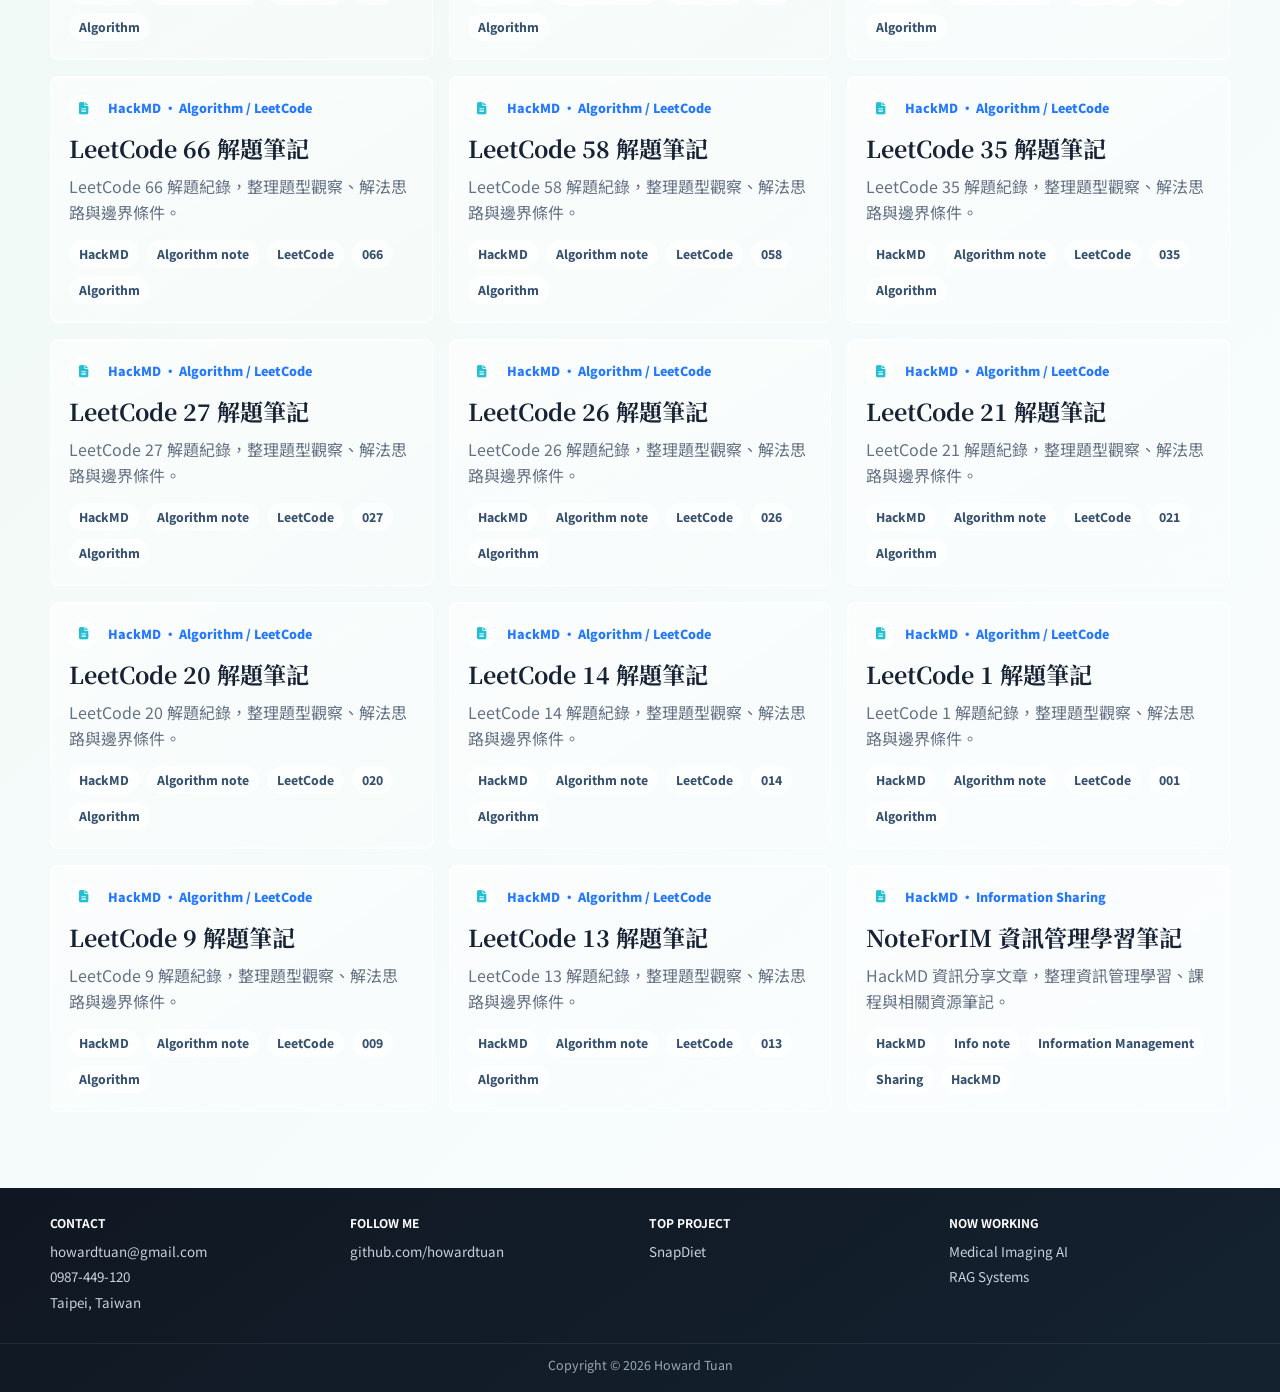
==== commit fca33f16: "add pic" ====
--- a/writing.html
+++ b/writing.html
@@ -29,7 +29,7 @@
           <a href="index.html#experience">EXPERIENCE</a>
           <a href="index.html#projects">PROJECTS</a>
           <a href="index.html#writing">WRITING</a>
-          <a href="index.html#certifications">CERTIFICATIONS</a>
+          <a href="index.html#certifications">CERTIFICATES</a>
           <a href="index.html#contact">CONTACT</a>
         </div>
         <div class="nav-actions">
@@ -51,7 +51,7 @@
       </div>
       <div class="article-stats">
         <div>
-          <strong data-article-count>11</strong>
+          <strong data-article-count>66</strong>
           <span>Visible</span>
         </div>
         <div>
@@ -59,7 +59,7 @@
           <span>Platforms</span>
         </div>
         <div>
-          <strong>3</strong>
+          <strong>4</strong>
           <span>Categories</span>
         </div>
       </div>
@@ -111,6 +111,7 @@
         <button type="button" data-article-filter="tech">Tech</button>
         <button type="button" data-article-filter="zerojudge">ZeroJudge</button>
         <button type="button" data-article-filter="leetcode">LeetCode</button>
+        <button type="button" data-article-filter="info">Info Sharing</button>
       </div>
     </section>
 
@@ -166,7 +167,7 @@
       indicator.style.transform = "scaleX(" + ratio + ")";
     });
   </script>
-  <script src="assets/js/writing.js"></script>
-  <script src="assets/js/site-language.js"></script>
+  <script src="assets/js/writing.js?v=20260617-articles"></script>
+  <script src="assets/js/site-language.js?v=20260617-articles"></script>
 </body>
 </html>
--- a/assets/css/resume.css
+++ b/assets/css/resume.css
@@ -110,11 +110,36 @@
   margin: 0;
   border-bottom: 0;
   background: var(--hero-photo) center/cover no-repeat;
+  isolation: isolate;
+}
+
+.hero-carousel,
+.hero-slide {
+  position: absolute;
+  inset: 0;
+}
+
+.hero-carousel {
+  z-index: 0;
+}
+
+.hero-slide {
+  background-position: center;
+  background-size: cover;
+  opacity: 0;
+  transform: scale(1.035);
+  transition: opacity 900ms ease, transform 6200ms ease;
+}
+
+.hero-slide.is-active {
+  opacity: 1;
+  transform: scale(1);
 }
 
 .head-overlay {
   position: absolute;
   inset: 0;
+  z-index: 1;
   background:
     linear-gradient(180deg, rgba(255, 255, 255, 0.08), rgba(230, 246, 255, 0.24) 48%, rgba(247, 251, 255, 0.92) 100%),
     linear-gradient(115deg, rgba(255, 255, 255, 0.44), rgba(255, 255, 255, 0.04) 42%, rgba(36, 120, 255, 0.12));
@@ -122,7 +147,7 @@
 
 .hero-shell {
   position: relative;
-  z-index: 1;
+  z-index: 2;
   display: grid;
   align-items: center;
   width: var(--section-width);
@@ -503,6 +528,7 @@
 .project-tile p,
 .project-readme p,
 .project-readme li,
+.experience-detail li,
 .info-card li,
 .writing-head p {
   color: var(--muted);
@@ -539,11 +565,109 @@
   background: linear-gradient(180deg, var(--cyan), var(--mint), rgba(36, 120, 255, 0.42));
 }
 
+.experience-card summary {
+  position: relative;
+  display: grid;
+  gap: 0;
+  padding-right: 38px;
+  cursor: pointer;
+  list-style: none;
+}
+
+.experience-card summary::-webkit-details-marker {
+  display: none;
+}
+
+.experience-card summary::after {
+  position: absolute;
+  top: 8px;
+  right: 4px;
+  width: 11px;
+  height: 11px;
+  content: "";
+  border-right: 2px solid #5f7187;
+  border-bottom: 2px solid #5f7187;
+  transform: rotate(45deg);
+  transition: transform 160ms ease;
+}
+
+.experience-card[open] summary {
+  padding-bottom: 18px;
+  border-bottom: 1px solid rgba(255, 255, 255, 0.58);
+}
+
+.experience-card[open] summary::after {
+  transform: rotate(225deg);
+}
+
+.experience-detail {
+  display: grid;
+  grid-template-columns: minmax(170px, 0.34fr) minmax(0, 1fr);
+  gap: 20px;
+  padding-top: 18px;
+}
+
+.experience-visual {
+  display: grid;
+  min-height: 170px;
+  place-items: center;
+  border: 1px solid rgba(255, 255, 255, 0.7);
+  border-radius: 8px;
+  color: #ffffff;
+  background:
+    linear-gradient(145deg, rgba(36, 120, 255, 0.78), rgba(37, 191, 210, 0.44)),
+    linear-gradient(180deg, rgba(255, 255, 255, 0.32), rgba(255, 255, 255, 0));
+  box-shadow: var(--glass-inset), 0 18px 36px rgba(36, 120, 255, 0.16);
+  font-size: 3rem;
+}
+
+.experience-visual[data-visual="lab"] {
+  background:
+    linear-gradient(145deg, rgba(37, 191, 210, 0.76), rgba(73, 198, 157, 0.44)),
+    linear-gradient(180deg, rgba(255, 255, 255, 0.32), rgba(255, 255, 255, 0));
+}
+
+.experience-visual[data-visual="workshop"] {
+  background:
+    linear-gradient(145deg, rgba(217, 85, 124, 0.74), rgba(36, 120, 255, 0.44)),
+    linear-gradient(180deg, rgba(255, 255, 255, 0.32), rgba(255, 255, 255, 0));
+}
+
+.experience-visual[data-visual="medical"] {
+  background:
+    linear-gradient(145deg, rgba(73, 198, 157, 0.76), rgba(36, 120, 255, 0.46)),
+    linear-gradient(180deg, rgba(255, 255, 255, 0.32), rgba(255, 255, 255, 0));
+}
+
+.experience-visual[data-visual="engineering"] {
+  background:
+    linear-gradient(145deg, rgba(173, 125, 40, 0.72), rgba(36, 120, 255, 0.42)),
+    linear-gradient(180deg, rgba(255, 255, 255, 0.32), rgba(255, 255, 255, 0));
+}
+
+.experience-detail h4 {
+  margin: 0 0 8px;
+  color: #172235;
+  font-family: "Noto Serif TC", serif;
+  font-size: 1.28rem;
+  line-height: 1.35;
+}
+
+.experience-detail ul {
+  margin: 10px 0 0;
+  padding-left: 18px;
+}
+
 .project-grid {
   display: grid;
   grid-template-columns: repeat(3, minmax(0, 1fr));
   gap: 18px;
   align-items: start;
+}
+
+.project-grid [hidden],
+.certificate-grid [hidden] {
+  display: none;
 }
 
 .project-tile {
@@ -656,6 +780,242 @@
   min-height: 40px;
   padding: 0 13px;
   font-size: 0.82rem;
+}
+
+.project-button-disabled {
+  display: inline-flex;
+  min-height: 40px;
+  align-items: center;
+  justify-content: center;
+  border: 1px solid rgba(255, 255, 255, 0.72);
+  border-radius: 999px;
+  padding: 0 14px;
+  color: #5d6f84;
+  background: rgba(255, 255, 255, 0.48);
+  box-shadow: var(--glass-inset);
+  cursor: not-allowed;
+  font: inherit;
+  font-size: 0.82rem;
+  font-weight: 900;
+}
+
+.pagination-controls {
+  display: flex;
+  align-items: center;
+  justify-content: center;
+  gap: 12px;
+  margin-top: 20px;
+}
+
+.pagination-controls button,
+.pagination-controls span {
+  display: inline-flex;
+  min-height: 42px;
+  align-items: center;
+  justify-content: center;
+  border: 1px solid var(--glass-line);
+  border-radius: 999px;
+  background: var(--glass-bg);
+  box-shadow: var(--glass-inset);
+  font-size: 0.86rem;
+  font-weight: 900;
+}
+
+.pagination-controls button {
+  gap: 8px;
+  padding: 0 15px;
+  color: #0e5ed7;
+  cursor: pointer;
+}
+
+.pagination-controls button:disabled {
+  color: #8090a4;
+  cursor: not-allowed;
+  opacity: 0.62;
+}
+
+.pagination-controls span {
+  min-width: 68px;
+  padding: 0 14px;
+  color: var(--muted-strong);
+}
+
+.certificate-grid {
+  display: grid;
+  grid-template-columns: repeat(3, minmax(0, 1fr));
+  grid-auto-rows: 1fr;
+  align-items: stretch;
+  gap: 18px;
+}
+
+.certificate-card {
+  display: grid;
+  grid-template-rows: auto auto 1fr;
+  gap: 12px;
+  height: 100%;
+  min-height: 312px;
+  border: 1px solid var(--glass-line);
+  border-radius: 8px;
+  padding: 18px;
+  color: inherit;
+  background: var(--glass-bg);
+  box-shadow: var(--shadow-soft), var(--glass-inset);
+  cursor: pointer;
+  font: inherit;
+  text-align: left;
+  backdrop-filter: blur(30px) saturate(170%) brightness(1.06);
+  -webkit-backdrop-filter: blur(30px) saturate(170%) brightness(1.06);
+  transition: transform 180ms ease, border-color 180ms ease, box-shadow 180ms ease;
+}
+
+.certificate-card:hover {
+  border-color: rgba(36, 120, 255, 0.34);
+  box-shadow: 0 26px 68px rgba(31, 45, 67, 0.17), var(--glass-inset);
+  transform: translateY(-3px);
+}
+
+.certificate-preview {
+  position: relative;
+  display: grid;
+  aspect-ratio: 4 / 3;
+  min-height: 0;
+  width: 100%;
+  place-items: center;
+  overflow: hidden;
+  border: 1px solid rgba(255, 255, 255, 0.66);
+  border-radius: 8px;
+  padding: 8px;
+  color: #0e5ed7;
+  background:
+    linear-gradient(145deg, rgba(255, 255, 255, 0.88), rgba(239, 251, 255, 0.68)),
+    linear-gradient(180deg, rgba(255, 255, 255, 0.58), rgba(255, 255, 255, 0));
+  box-shadow: var(--glass-inset);
+  font-size: 2.8rem;
+}
+
+.certificate-preview img {
+  position: absolute;
+  inset: 8px;
+  width: calc(100% - 16px);
+  height: calc(100% - 16px);
+  object-fit: contain;
+  object-position: center;
+  border-radius: 4px;
+}
+
+.certificate-card strong {
+  color: #172235;
+  font-family: "Noto Serif TC", serif;
+  font-size: 1.28rem;
+  line-height: 1.34;
+}
+
+.certificate-card span:last-child {
+  color: var(--muted);
+  font-size: 0.94rem;
+  line-height: 1.6;
+}
+
+.certificate-lightbox[hidden] {
+  display: none;
+}
+
+.certificate-lightbox {
+  position: fixed;
+  inset: 0;
+  z-index: 160;
+  display: grid;
+  place-items: center;
+  padding: 24px;
+}
+
+.lightbox-backdrop {
+  position: absolute;
+  inset: 0;
+  border: 0;
+  background: rgba(13, 22, 34, 0.46);
+  backdrop-filter: blur(18px);
+  -webkit-backdrop-filter: blur(18px);
+  cursor: pointer;
+}
+
+.lightbox-panel {
+  position: relative;
+  display: grid;
+  width: min(960px, 100%);
+  max-height: min(86vh, 820px);
+  overflow: hidden;
+  border: 1px solid var(--glass-line);
+  border-radius: 8px;
+  background: linear-gradient(145deg, rgba(255, 255, 255, 0.82), rgba(239, 251, 255, 0.58));
+  box-shadow: 0 38px 110px rgba(4, 12, 24, 0.32), var(--glass-inset);
+}
+
+.lightbox-head {
+  display: flex;
+  align-items: center;
+  justify-content: space-between;
+  gap: 16px;
+  border-bottom: 1px solid rgba(255, 255, 255, 0.64);
+  padding: 16px 18px;
+}
+
+.lightbox-head h2 {
+  margin: 0;
+  color: #172235;
+  font-family: "Noto Serif TC", serif;
+  font-size: 1.35rem;
+}
+
+.lightbox-head button {
+  display: inline-grid;
+  width: 38px;
+  height: 38px;
+  place-items: center;
+  border: 1px solid rgba(255, 255, 255, 0.72);
+  border-radius: 50%;
+  color: #0e5ed7;
+  background: rgba(255, 255, 255, 0.62);
+  box-shadow: var(--glass-inset);
+  cursor: pointer;
+}
+
+.lightbox-body {
+  display: grid;
+  max-height: calc(86vh - 72px);
+  overflow: auto;
+  padding: 18px;
+}
+
+.lightbox-body img {
+  width: 100%;
+  height: auto;
+  border-radius: 8px;
+  box-shadow: 0 20px 58px rgba(19, 32, 50, 0.18);
+}
+
+.lightbox-placeholder {
+  display: grid;
+  min-height: 420px;
+  place-items: center;
+  align-content: center;
+  gap: 12px;
+  border: 1px dashed rgba(36, 120, 255, 0.32);
+  border-radius: 8px;
+  color: var(--muted);
+  background: rgba(255, 255, 255, 0.5);
+  text-align: center;
+}
+
+.lightbox-placeholder i {
+  color: var(--blue);
+  font-size: 3rem;
+}
+
+.lightbox-placeholder strong {
+  color: #172235;
+  font-family: "Noto Serif TC", serif;
+  font-size: 1.45rem;
 }
 
 .writing-shell {
@@ -1145,6 +1505,30 @@
   text-decoration: none;
 }
 
+.social-links {
+  display: flex;
+  flex-wrap: wrap;
+  gap: 10px;
+}
+
+.social-links a {
+  display: inline-grid;
+  width: 38px;
+  height: 38px;
+  place-items: center;
+  border: 1px solid rgba(255, 255, 255, 0.12);
+  border-radius: 50%;
+  color: #ffffff;
+  background: rgba(255, 255, 255, 0.08);
+  font-size: 1rem;
+  transition: transform 160ms ease, background 160ms ease;
+}
+
+.social-links a:hover {
+  background: rgba(255, 255, 255, 0.16);
+  transform: translateY(-2px);
+}
+
 .footer-shell a:hover {
   color: #ffffff;
 }
@@ -1187,6 +1571,7 @@
 
   .highlight-panel,
   .project-grid,
+  .certificate-grid,
   .three-col,
   .article-library {
     grid-template-columns: repeat(2, minmax(0, 1fr));
@@ -1226,6 +1611,7 @@
   .three-col,
   .two-col,
   .project-grid,
+  .certificate-grid,
   .writing-shell,
   .writing-lab,
   .article-strip,
@@ -1253,6 +1639,10 @@
     position: static;
   }
 
+  .experience-detail {
+    grid-template-columns: 1fr;
+  }
+
   .section-title span::before,
   .section-title span::after {
     width: 54px;
@@ -1408,4 +1798,24 @@
   .filter-tabs button {
     flex: 0 0 auto;
   }
-}
+
+  .pagination-controls {
+    flex-wrap: wrap;
+  }
+
+  .certificate-card {
+    min-height: 300px;
+  }
+
+  .experience-visual {
+    min-height: 132px;
+  }
+
+  .certificate-lightbox {
+    padding: 12px;
+  }
+
+  .lightbox-placeholder {
+    min-height: 280px;
+  }
+}
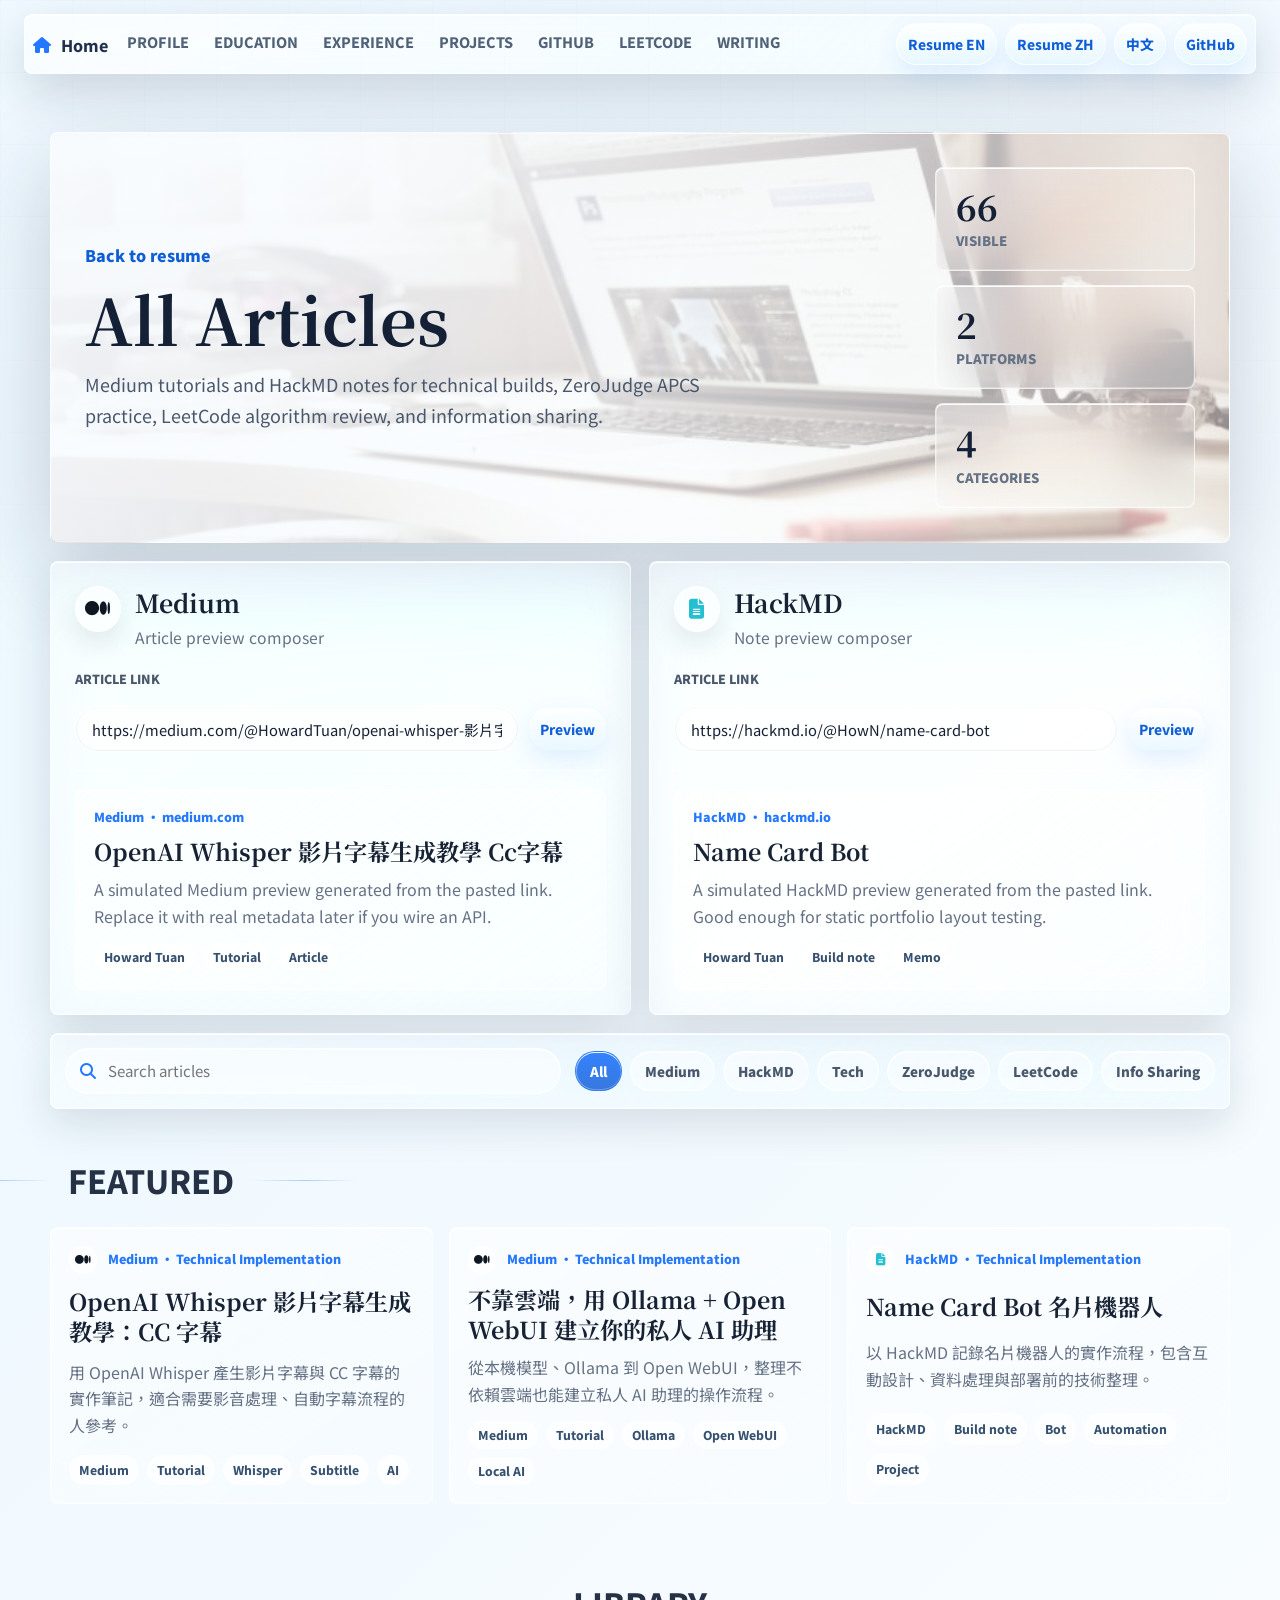
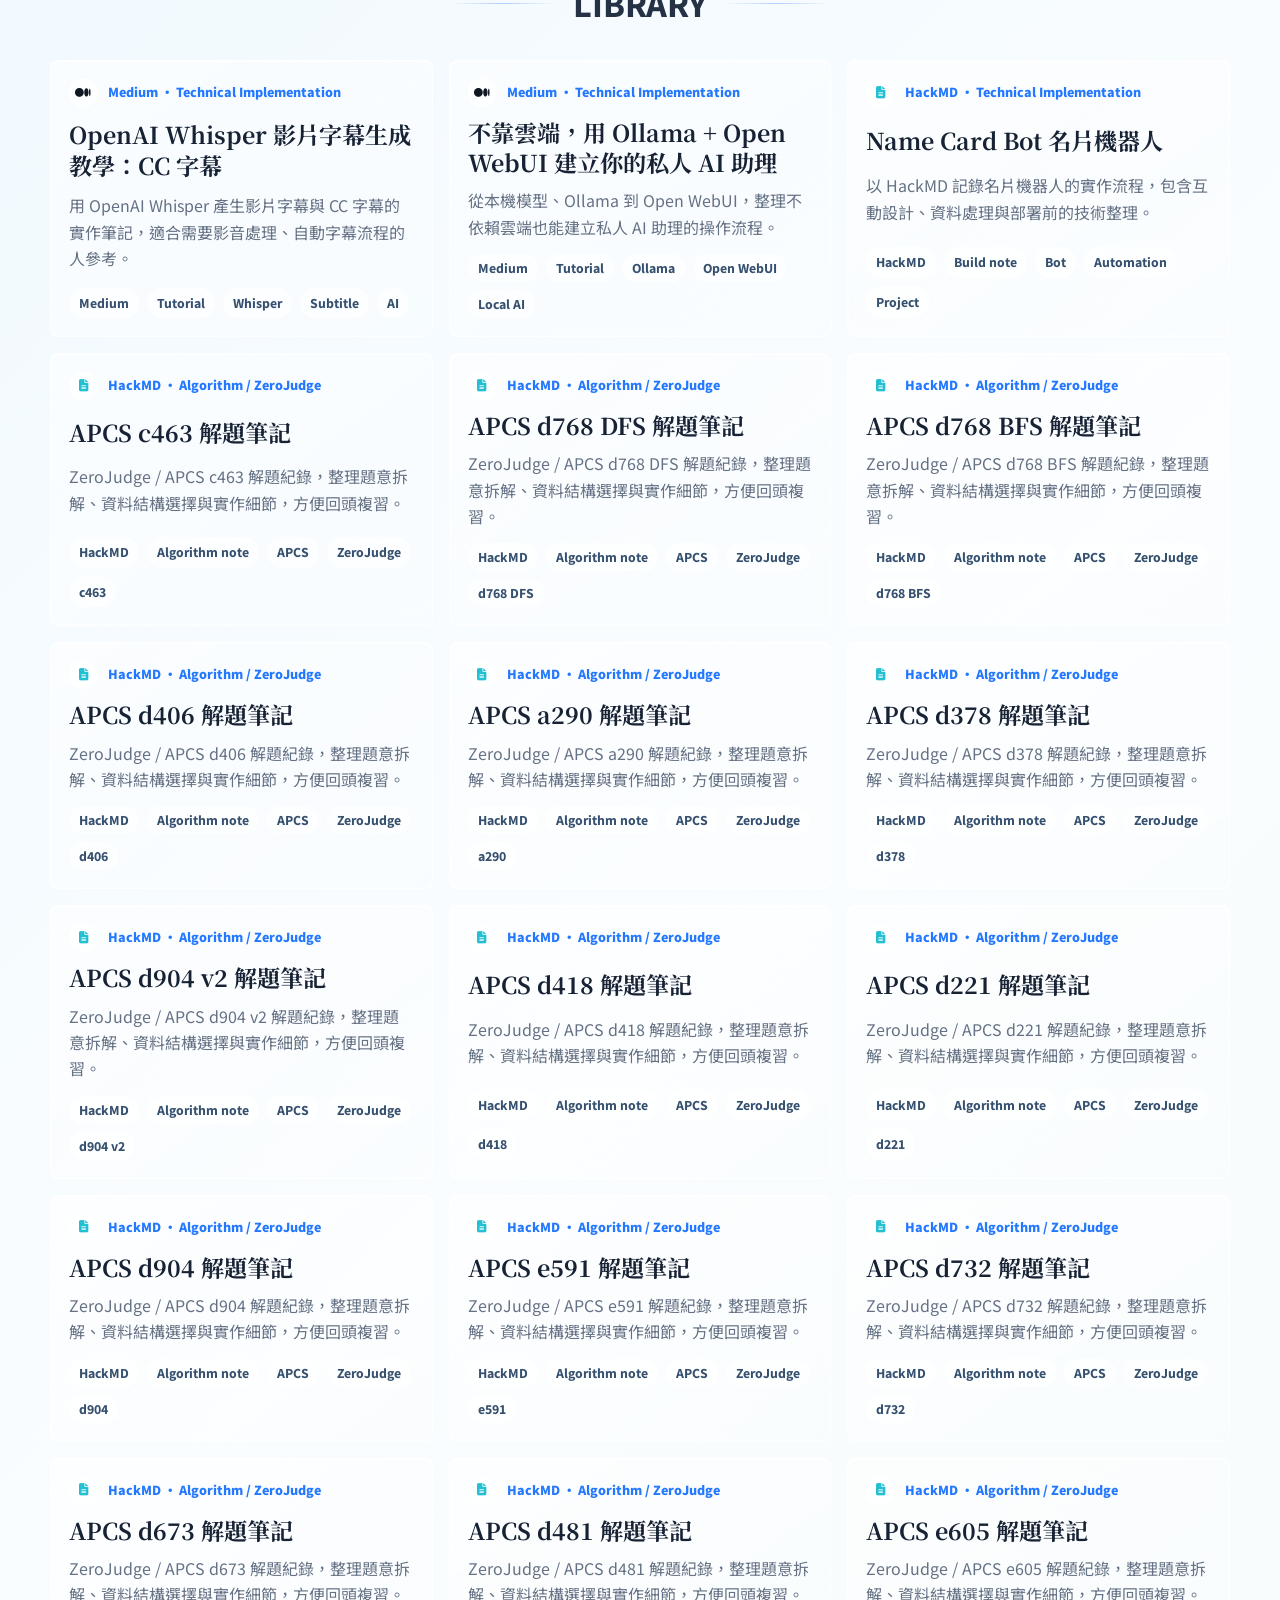
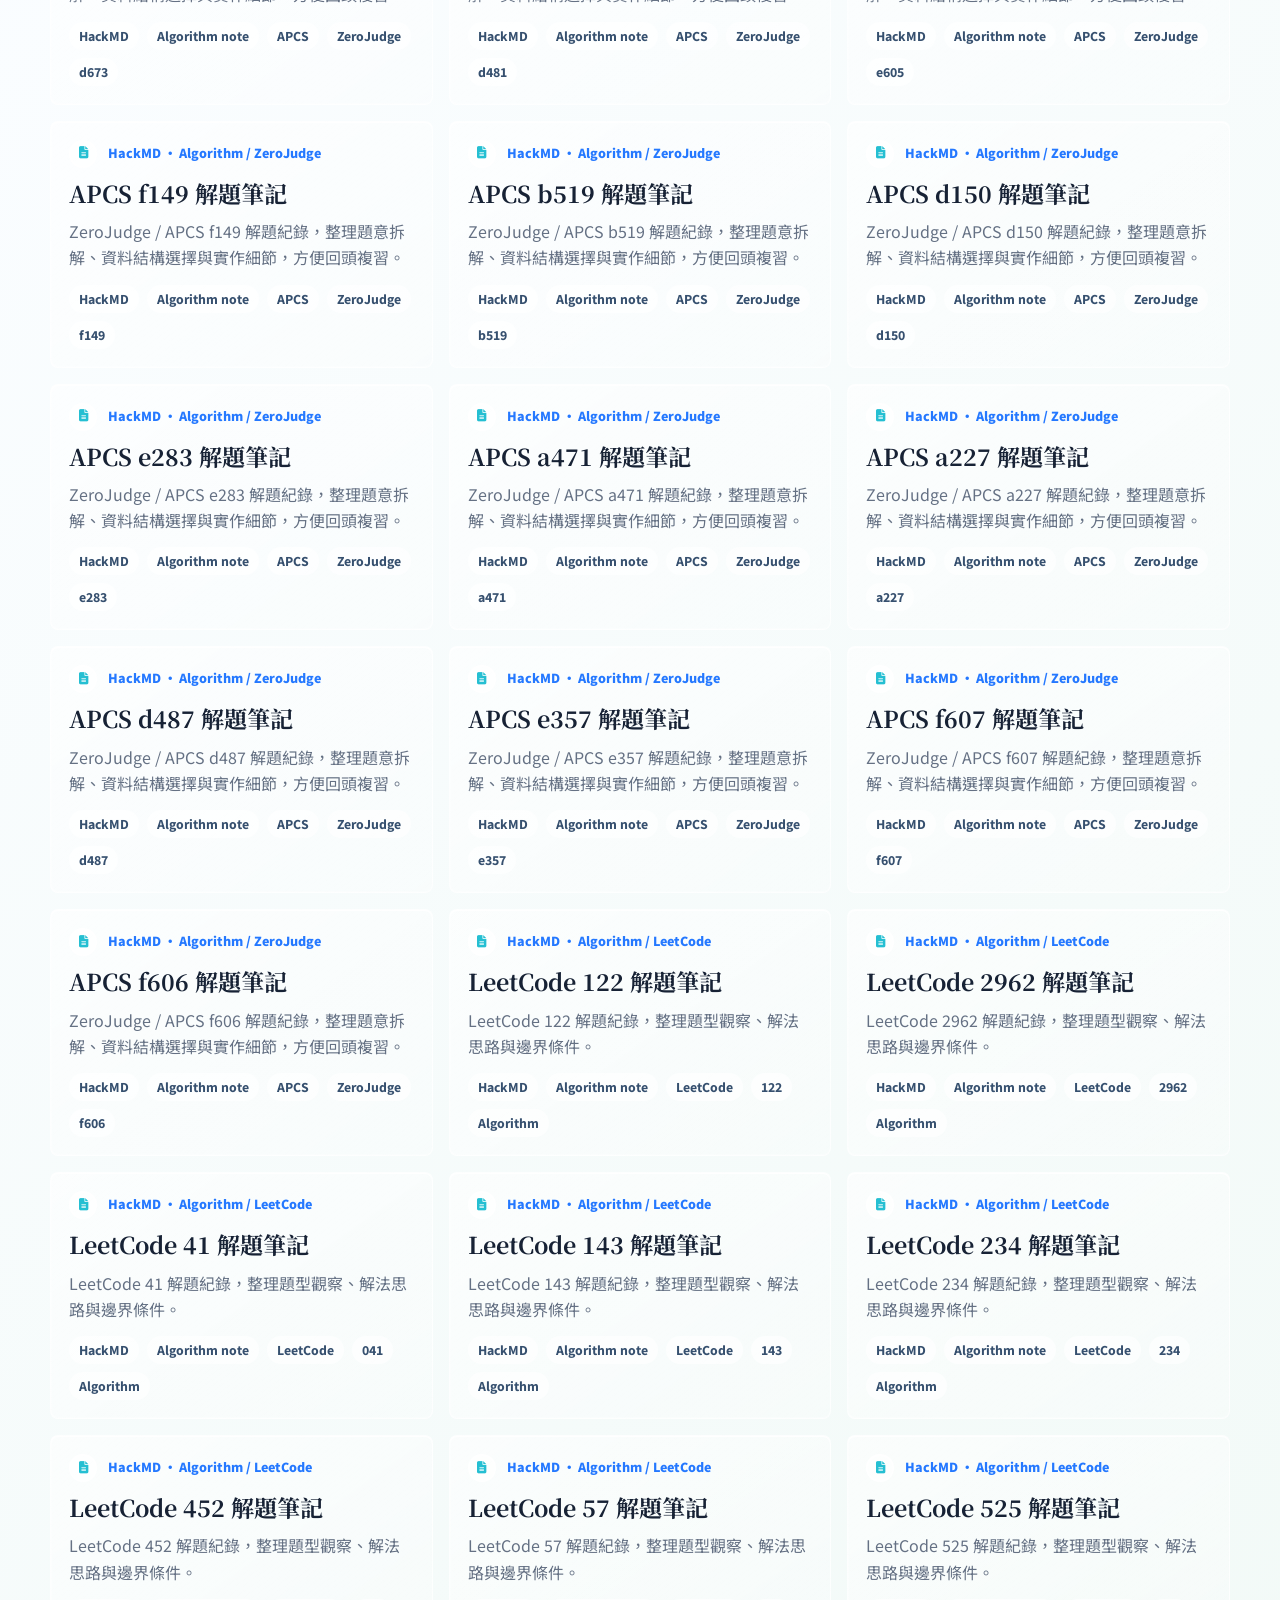
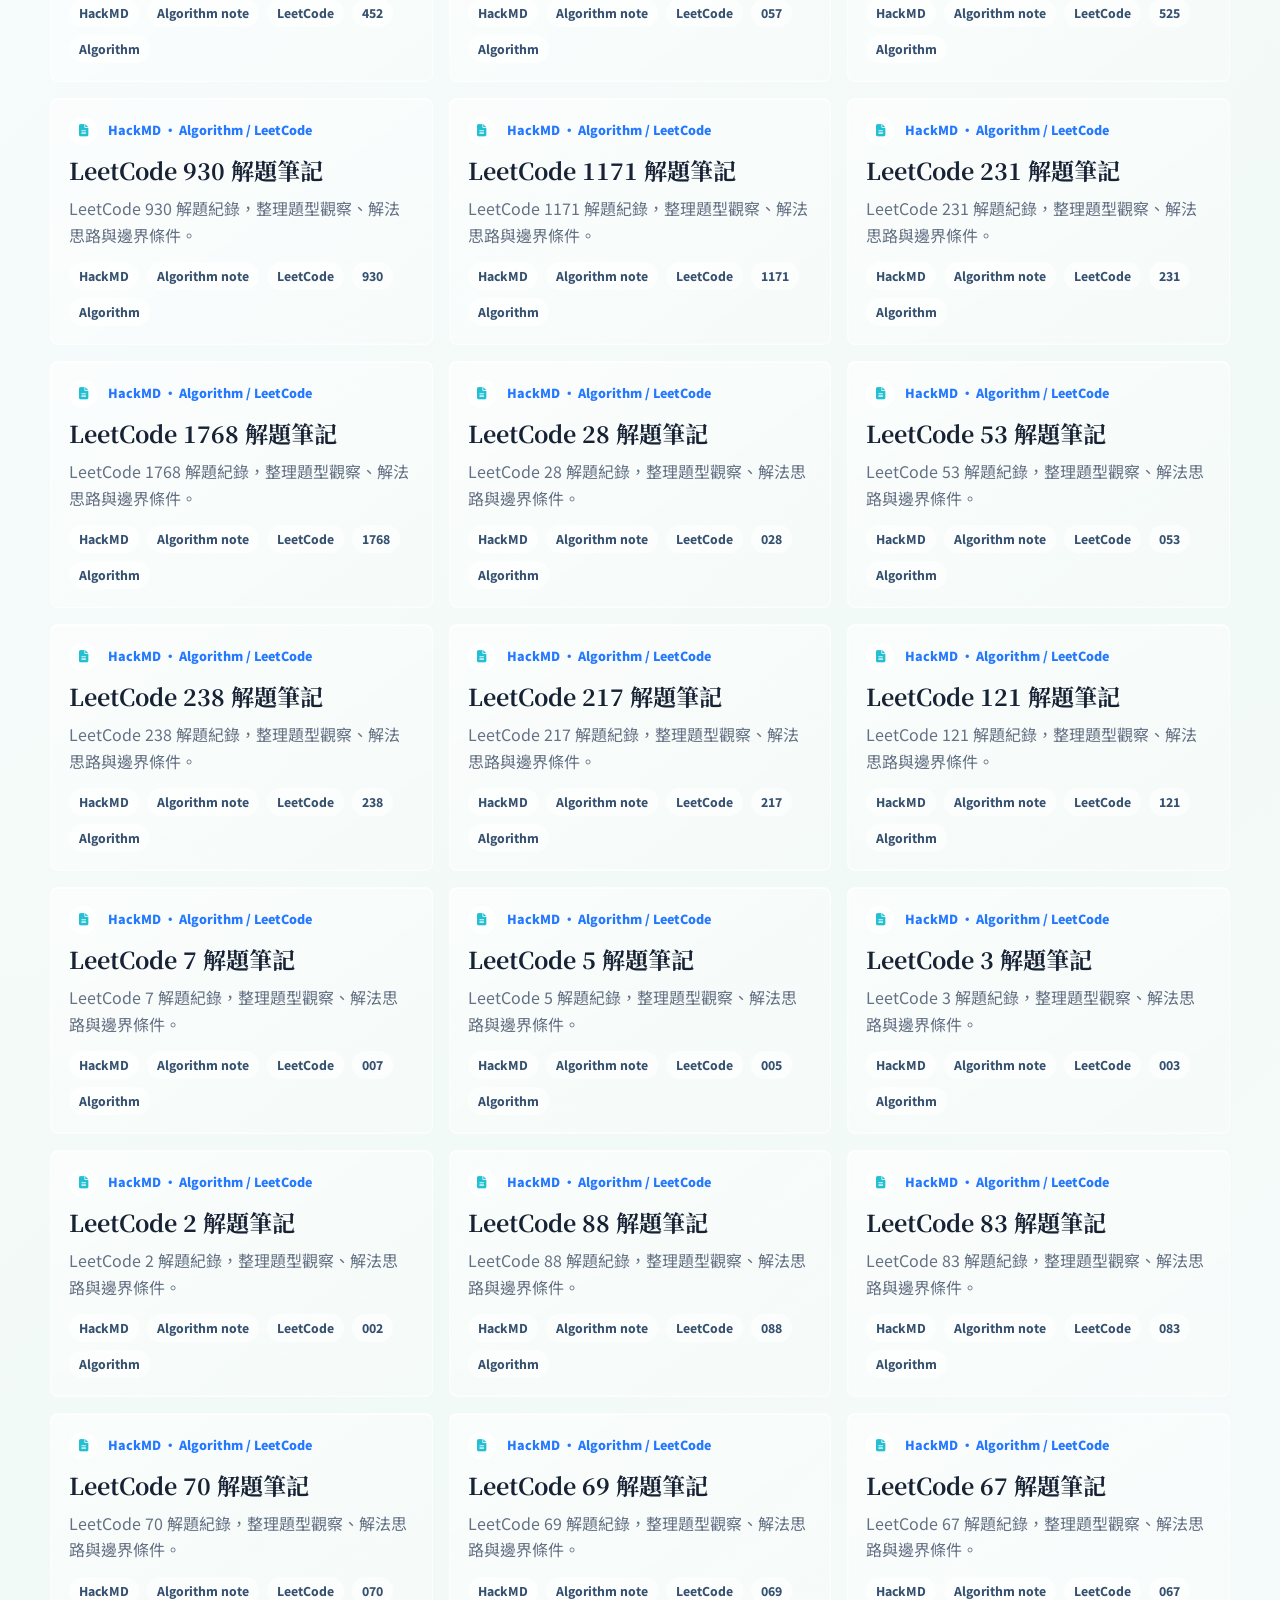
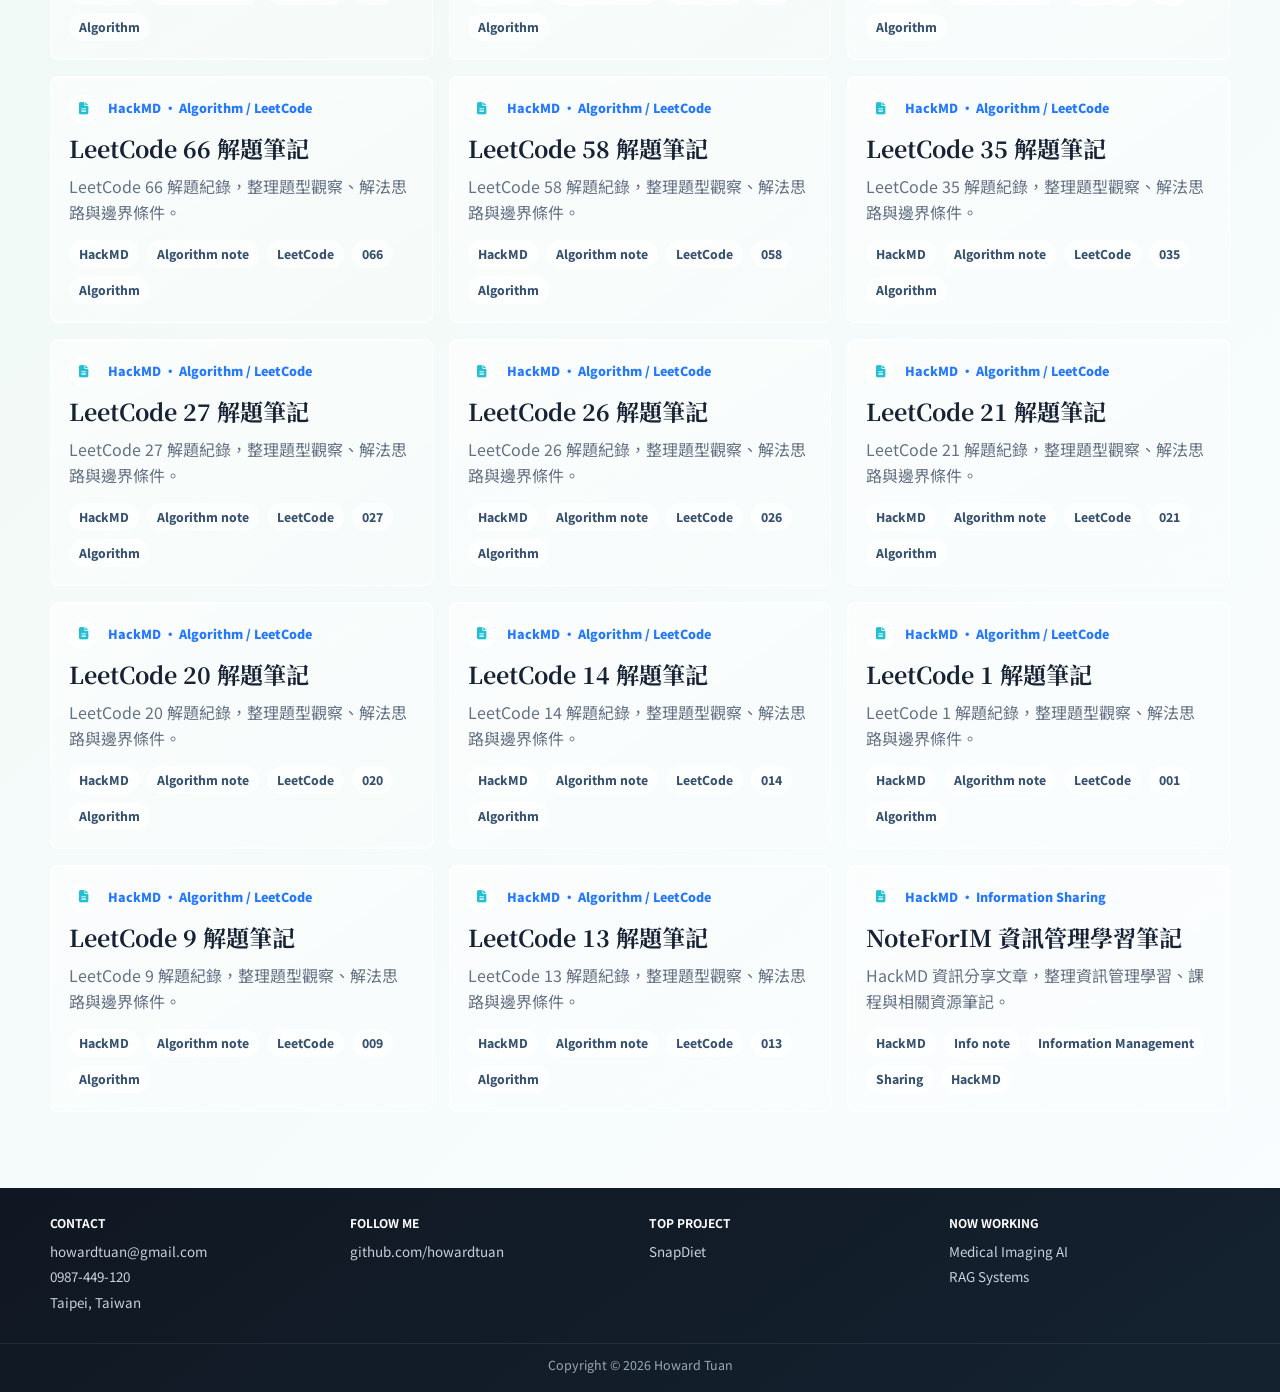
==== commit af9a3221: "修改敘述" ====
--- a/writing.html
+++ b/writing.html
@@ -11,7 +11,7 @@
   <link rel="preconnect" href="https://fonts.gstatic.com" crossorigin>
   <link href="https://fonts.googleapis.com/css2?family=Noto+Sans+TC:wght@400;500;700;900&family=Noto+Serif+TC:wght@600;700;900&display=swap" rel="stylesheet">
   <link rel="stylesheet" href="https://cdnjs.cloudflare.com/ajax/libs/font-awesome/6.7.2/css/all.min.css">
-  <link rel="stylesheet" href="assets/css/resume.css">
+  <link rel="stylesheet" href="assets/css/resume.css?v=20260811-resume-refresh">
 </head>
 <body id="top" class="writing-page">
   <a href="#main" class="skip-link">跳到主要內容</a>
@@ -168,6 +168,6 @@
     });
   </script>
   <script src="assets/js/writing.js?v=20260617-articles"></script>
-  <script src="assets/js/site-language.js?v=20260617-articles"></script>
+  <script src="assets/js/site-language.js?v=20260811-resume-refresh"></script>
 </body>
 </html>
--- a/assets/css/resume.css
+++ b/assets/css/resume.css
@@ -243,12 +243,12 @@
 
 .nav-shell {
   display: grid;
-  grid-template-columns: 108px minmax(0, 1fr) auto;
-  align-items: center;
-  gap: 12px;
-  width: var(--section-width);
+  grid-template-columns: 78px minmax(0, 1fr) auto;
+  align-items: center;
+  gap: 6px;
+  width: min(1240px, 100%);
   margin: 0 auto;
-  padding: 8px 12px;
+  padding: 8px;
   border: 1px solid var(--glass-line);
   border-radius: 8px;
   background: var(--glass-nav);
@@ -277,9 +277,9 @@
 
 .nav-center {
   display: flex;
-  justify-content: center;
+  justify-content: flex-start;
   flex-wrap: nowrap;
-  gap: 8px;
+  gap: 5px;
   min-width: 0;
   overflow-x: auto;
   scrollbar-width: none;
@@ -291,11 +291,11 @@
 
 .nav-center a {
   flex: 0 0 auto;
-  min-height: 36px;
-  padding: 10px 9px;
+  min-height: 38px;
+  padding: 10px 10px;
   border-radius: 999px;
   color: #516177;
-  font-size: 0.78rem;
+  font-size: 0.9rem;
   font-weight: 800;
   letter-spacing: 0;
   line-height: 1;
@@ -324,7 +324,7 @@
   align-items: center;
   justify-content: center;
   min-height: 42px;
-  padding: 0 13px;
+  padding: 0 11px;
   border: 1px solid rgba(255, 255, 255, 0.78);
   border-radius: 999px;
   color: #0e5ed7;
@@ -417,9 +417,10 @@
 .metric-number {
   color: #182235;
   font-family: "Noto Serif TC", serif;
-  font-size: 2rem;
+  font-size: clamp(1.55rem, 2.3vw, 2rem);
   font-weight: 700;
   line-height: 1.2;
+  overflow-wrap: anywhere;
 }
 
 .metric-label {
@@ -521,6 +522,7 @@
   font-family: "Noto Serif TC", serif;
   font-size: 1.55rem;
   line-height: 1.35;
+  overflow-wrap: anywhere;
 }
 
 .info-card p,
@@ -608,17 +610,49 @@
 }
 
 .experience-visual {
-  display: grid;
+  position: relative;
+  display: grid;
+  aspect-ratio: 4 / 3;
   min-height: 170px;
   place-items: center;
+  overflow: hidden;
   border: 1px solid rgba(255, 255, 255, 0.7);
   border-radius: 8px;
+  padding: 0;
   color: #ffffff;
   background:
     linear-gradient(145deg, rgba(36, 120, 255, 0.78), rgba(37, 191, 210, 0.44)),
     linear-gradient(180deg, rgba(255, 255, 255, 0.32), rgba(255, 255, 255, 0));
   box-shadow: var(--glass-inset), 0 18px 36px rgba(36, 120, 255, 0.16);
+  cursor: zoom-in;
   font-size: 3rem;
+  font: inherit;
+  transition: border-color 180ms ease, box-shadow 180ms ease, transform 180ms ease;
+}
+
+.experience-visual:hover,
+.experience-visual:focus-visible {
+  border-color: rgba(36, 120, 255, 0.38);
+  box-shadow: var(--glass-inset), 0 24px 46px rgba(36, 120, 255, 0.2);
+  transform: translateY(-2px);
+}
+
+.experience-visual:focus-visible {
+  outline: 3px solid rgba(36, 120, 255, 0.26);
+  outline-offset: 3px;
+}
+
+.experience-visual img {
+  position: absolute;
+  inset: 0;
+  width: 100%;
+  height: 100%;
+  object-fit: cover;
+  object-position: center;
+}
+
+.experience-visual[data-visual="medical"] img {
+  object-position: center top;
 }
 
 .experience-visual[data-visual="lab"] {
@@ -643,6 +677,23 @@
   background:
     linear-gradient(145deg, rgba(173, 125, 40, 0.72), rgba(36, 120, 255, 0.42)),
     linear-gradient(180deg, rgba(255, 255, 255, 0.32), rgba(255, 255, 255, 0));
+}
+
+.experience-visual[data-visual="leadership"] {
+  background:
+    linear-gradient(145deg, rgba(142, 91, 198, 0.76), rgba(36, 120, 255, 0.46)),
+    linear-gradient(180deg, rgba(255, 255, 255, 0.32), rgba(255, 255, 255, 0));
+}
+
+.experience-icon {
+  cursor: default;
+  font-size: 3.25rem;
+}
+
+.experience-icon:hover {
+  border-color: rgba(255, 255, 255, 0.7);
+  box-shadow: var(--glass-inset), 0 18px 36px rgba(36, 120, 255, 0.16);
+  transform: none;
 }
 
 .experience-detail h4 {
@@ -838,6 +889,590 @@
   min-width: 68px;
   padding: 0 14px;
   color: var(--muted-strong);
+}
+
+.leetcode-shell {
+  display: grid;
+  grid-template-columns: minmax(280px, 0.38fr) minmax(0, 0.62fr);
+  gap: 18px;
+  align-items: stretch;
+}
+
+.leetcode-summary,
+.leetcode-calendar-card,
+.leetcode-submissions-card {
+  border: 1px solid var(--glass-line);
+  border-radius: 8px;
+  background: var(--glass-bg);
+  box-shadow: var(--shadow-soft), var(--glass-inset);
+  backdrop-filter: blur(30px) saturate(170%) brightness(1.06);
+  -webkit-backdrop-filter: blur(30px) saturate(170%) brightness(1.06);
+}
+
+.leetcode-summary {
+  display: grid;
+  gap: 18px;
+  padding: 22px;
+}
+
+.leetcode-person {
+  display: grid;
+  grid-template-columns: auto minmax(0, 1fr);
+  gap: 14px;
+  align-items: center;
+}
+
+.leetcode-person img {
+  width: 62px;
+  height: 62px;
+  border: 1px solid rgba(255, 255, 255, 0.86);
+  border-radius: 50%;
+  object-fit: cover;
+  background: rgba(255, 255, 255, 0.62);
+  box-shadow: var(--glass-inset), 0 14px 28px rgba(31, 45, 67, 0.12);
+}
+
+.leetcode-person span,
+.leetcode-person small,
+.leetcode-card-head p,
+.submission-meta {
+  color: var(--muted);
+}
+
+.leetcode-person span {
+  display: block;
+  font-size: 0.8rem;
+  font-weight: 900;
+}
+
+.leetcode-person strong {
+  display: block;
+  margin-top: 3px;
+  color: #172235;
+  font-family: "Noto Serif TC", serif;
+  font-size: 1.45rem;
+  line-height: 1.25;
+}
+
+.leetcode-person small {
+  display: block;
+  margin-top: 5px;
+  font-size: 0.82rem;
+  line-height: 1.4;
+}
+
+.leetcode-metrics {
+  display: grid;
+  grid-template-columns: repeat(2, minmax(0, 1fr));
+  gap: 12px;
+}
+
+.leetcode-metric {
+  min-width: 0;
+  padding: 16px;
+}
+
+.leetcode-metric:first-child {
+  grid-column: 1 / -1;
+}
+
+.leetcode-metric .metric-number {
+  font-size: 1.72rem;
+  overflow-wrap: anywhere;
+}
+
+.leetcode-breakdown {
+  display: grid;
+  gap: 12px;
+  border-top: 1px solid rgba(255, 255, 255, 0.62);
+  padding-top: 18px;
+}
+
+.difficulty-row {
+  display: grid;
+  grid-template-columns: 72px minmax(0, 1fr) 46px;
+  gap: 12px;
+  align-items: center;
+}
+
+.difficulty-name,
+.difficulty-count {
+  color: #172235;
+  font-size: 0.84rem;
+  font-weight: 900;
+}
+
+.difficulty-count {
+  text-align: right;
+}
+
+.difficulty-bar {
+  position: relative;
+  height: 10px;
+  overflow: hidden;
+  border-radius: 999px;
+  background: rgba(255, 255, 255, 0.68);
+  box-shadow: inset 0 1px 2px rgba(31, 45, 67, 0.08);
+}
+
+.difficulty-fill {
+  position: absolute;
+  inset: 0 auto 0 0;
+  width: 0;
+  border-radius: inherit;
+  background: linear-gradient(90deg, #49c69d, #25bfd2);
+  transition: width 420ms ease;
+}
+
+[data-leetcode-difficulty="medium"] .difficulty-fill {
+  background: linear-gradient(90deg, #f4bd50, #ad7d28);
+}
+
+[data-leetcode-difficulty="hard"] .difficulty-fill {
+  background: linear-gradient(90deg, #f06f8f, #d9557c);
+}
+
+.leetcode-calendar-card {
+  display: grid;
+  gap: 14px;
+  padding: 22px;
+}
+
+.leetcode-card-head {
+  display: flex;
+  align-items: center;
+  justify-content: space-between;
+  gap: 18px;
+}
+
+.leetcode-card-head h3 {
+  margin: 0 0 6px;
+  color: #172235;
+  font-family: "Noto Serif TC", serif;
+  font-size: 1.55rem;
+  line-height: 1.3;
+}
+
+.leetcode-card-head p {
+  margin: 0;
+  font-size: 0.92rem;
+  line-height: 1.6;
+}
+
+.leetcode-legend {
+  display: inline-flex;
+  align-items: center;
+  gap: 4px;
+  padding: 9px 10px;
+  border: 1px solid rgba(255, 255, 255, 0.64);
+  border-radius: 999px;
+  background: rgba(255, 255, 255, 0.46);
+  box-shadow: var(--glass-inset);
+}
+
+.leetcode-calendar-wrap {
+  overflow-x: auto;
+  padding: 4px 0 2px;
+  scrollbar-width: thin;
+}
+
+.leetcode-calendar {
+  display: grid;
+  grid-auto-flow: column;
+  grid-auto-columns: 12px;
+  grid-template-rows: repeat(7, 12px);
+  gap: 4px;
+  min-height: 108px;
+  width: max-content;
+}
+
+.leetcode-day {
+  display: block;
+  width: 12px;
+  height: 12px;
+  border: 1px solid rgba(255, 255, 255, 0.64);
+  border-radius: 3px;
+  background: rgba(220, 229, 238, 0.74);
+  box-shadow: inset 0 1px 0 rgba(255, 255, 255, 0.38);
+}
+
+.leetcode-day.is-empty {
+  visibility: hidden;
+}
+
+.leetcode-day.level-1 {
+  background: #b7e7c8;
+}
+
+.leetcode-day.level-2 {
+  background: #70ce91;
+}
+
+.leetcode-day.level-3 {
+  background: #28a958;
+}
+
+.leetcode-day.level-4 {
+  background: #116f39;
+}
+
+.leetcode-submissions-card {
+  grid-column: 1 / -1;
+  padding: 22px;
+}
+
+.leetcode-submissions {
+  display: grid;
+  grid-template-columns: repeat(4, minmax(0, 1fr));
+  gap: 12px;
+  margin-top: 16px;
+}
+
+.leetcode-submission,
+.leetcode-empty {
+  display: grid;
+  gap: 8px;
+  min-height: 122px;
+  border: 1px solid rgba(255, 255, 255, 0.64);
+  border-radius: 8px;
+  padding: 14px;
+  background: linear-gradient(145deg, rgba(255, 255, 255, 0.58), rgba(255, 255, 255, 0.24));
+  box-shadow: var(--glass-inset);
+  text-decoration: none;
+}
+
+.leetcode-submission:hover {
+  border-color: rgba(36, 120, 255, 0.34);
+  transform: translateY(-2px);
+}
+
+.leetcode-submission strong {
+  color: #172235;
+  font-family: "Noto Serif TC", serif;
+  font-size: 1rem;
+  line-height: 1.35;
+}
+
+.submission-status {
+  width: fit-content;
+  min-height: 26px;
+  padding: 5px 9px;
+  border-radius: 999px;
+  color: #7d4f06;
+  background: rgba(255, 239, 198, 0.8);
+  font-size: 0.72rem;
+  font-weight: 900;
+}
+
+.submission-status.accepted {
+  color: #12613a;
+  background: rgba(205, 244, 221, 0.84);
+}
+
+.submission-meta {
+  align-self: end;
+  font-size: 0.8rem;
+  line-height: 1.5;
+}
+
+.leetcode-empty {
+  grid-column: 1 / -1;
+  min-height: 100px;
+  align-content: center;
+  color: var(--muted);
+  text-align: center;
+}
+
+.leetcode-section.is-loading .leetcode-calendar,
+.leetcode-section.is-loading .leetcode-submissions {
+  opacity: 0.58;
+}
+
+.leetcode-section.has-error .leetcode-summary,
+.leetcode-section.has-error .leetcode-calendar-card,
+.leetcode-section.has-error .leetcode-submissions-card {
+  border-color: rgba(217, 85, 124, 0.36);
+}
+
+.github-shell {
+  display: grid;
+  grid-template-columns: repeat(2, minmax(0, 1fr));
+  gap: 18px;
+  align-items: stretch;
+}
+
+.github-summary,
+.github-visuals-card,
+.github-repos-card {
+  border: 1px solid var(--glass-line);
+  border-radius: 8px;
+  background: var(--glass-bg);
+  box-shadow: var(--shadow-soft), var(--glass-inset);
+  backdrop-filter: blur(30px) saturate(170%) brightness(1.06);
+  -webkit-backdrop-filter: blur(30px) saturate(170%) brightness(1.06);
+}
+
+.github-summary,
+.github-visuals-card,
+.github-repos-card {
+  padding: 22px;
+}
+
+@media (min-width: 821px) {
+  .github-summary,
+  .github-visuals-card {
+    min-height: 668px;
+    height: 100%;
+  }
+}
+
+.github-person {
+  display: grid;
+  grid-template-columns: auto minmax(0, 1fr);
+  gap: 14px;
+  align-items: center;
+}
+
+.github-person img {
+  width: 62px;
+  height: 62px;
+  border: 1px solid rgba(255, 255, 255, 0.86);
+  border-radius: 50%;
+  object-fit: cover;
+  background: rgba(255, 255, 255, 0.62);
+  box-shadow: var(--glass-inset), 0 14px 28px rgba(31, 45, 67, 0.12);
+}
+
+.github-person span,
+.github-person small,
+.github-card-head p,
+.github-repo-description,
+.github-repo-meta {
+  color: var(--muted);
+}
+
+.github-person span {
+  display: block;
+  font-size: 0.8rem;
+  font-weight: 900;
+}
+
+.github-person strong {
+  display: block;
+  margin-top: 3px;
+  color: #172235;
+  font-family: "Noto Serif TC", serif;
+  font-size: 1.45rem;
+  line-height: 1.25;
+}
+
+.github-person small {
+  display: block;
+  margin-top: 5px;
+  font-size: 0.82rem;
+  line-height: 1.4;
+}
+
+.github-metrics {
+  display: grid;
+  grid-template-columns: repeat(2, minmax(0, 1fr));
+  gap: 12px;
+  margin-top: 18px;
+}
+
+.github-metric {
+  min-width: 0;
+  padding: 16px;
+}
+
+.github-metric .metric-number {
+  font-size: 1.72rem;
+  overflow-wrap: anywhere;
+}
+
+.github-languages {
+  margin-top: 18px;
+  border-top: 1px solid rgba(255, 255, 255, 0.62);
+  padding-top: 18px;
+}
+
+.github-languages h3,
+.github-card-head h3 {
+  margin: 0 0 8px;
+  color: #172235;
+  font-family: "Noto Serif TC", serif;
+  font-size: 1.28rem;
+  line-height: 1.3;
+}
+
+.github-language-row {
+  display: grid;
+  grid-template-columns: 104px minmax(0, 1fr) 34px;
+  gap: 10px;
+  align-items: center;
+  margin-top: 11px;
+}
+
+.github-language-name {
+  color: var(--muted-strong);
+  font-size: 0.86rem;
+  font-weight: 800;
+  overflow: hidden;
+  text-overflow: ellipsis;
+  white-space: nowrap;
+}
+
+.github-language-bar {
+  position: relative;
+  height: 9px;
+  overflow: hidden;
+  border-radius: 999px;
+  background: rgba(255, 255, 255, 0.68);
+  box-shadow: inset 0 1px 2px rgba(31, 45, 67, 0.08);
+}
+
+.github-language-bar span {
+  position: absolute;
+  inset: 0 auto 0 0;
+  border-radius: inherit;
+}
+
+.github-language-row strong {
+  color: #172235;
+  font-size: 0.82rem;
+  text-align: right;
+}
+
+.github-visuals-card {
+  display: grid;
+  gap: 20px;
+  align-content: start;
+}
+
+.github-card-head p {
+  margin: 0;
+  font-size: 0.92rem;
+  line-height: 1.6;
+}
+
+.github-visual-block {
+  display: grid;
+  gap: 12px;
+}
+
+.github-stat-image {
+  width: 100%;
+  min-height: 120px;
+  border: 1px solid rgba(255, 255, 255, 0.64);
+  border-radius: 8px;
+  padding: 10px;
+  background: rgba(255, 255, 255, 0.54);
+  box-shadow: var(--glass-inset);
+  object-fit: contain;
+}
+
+.github-contrib-image {
+  min-height: 92px;
+  padding: 12px;
+}
+
+.github-repos-card {
+  grid-column: 1 / -1;
+}
+
+.github-repo-grid {
+  display: grid;
+  grid-template-columns: repeat(3, minmax(0, 1fr));
+  gap: 12px;
+  margin-top: 16px;
+}
+
+.github-repo-card,
+.github-empty {
+  display: grid;
+  gap: 9px;
+  min-height: 144px;
+  border: 1px solid rgba(255, 255, 255, 0.64);
+  border-radius: 8px;
+  padding: 15px;
+  color: inherit;
+  background: linear-gradient(145deg, rgba(255, 255, 255, 0.58), rgba(255, 255, 255, 0.24));
+  box-shadow: var(--glass-inset);
+  text-decoration: none;
+  transition: border-color 180ms ease, transform 180ms ease;
+}
+
+.github-repo-card:hover {
+  border-color: rgba(36, 120, 255, 0.34);
+  transform: translateY(-2px);
+}
+
+.github-repo-card strong {
+  display: flex;
+  gap: 8px;
+  align-items: center;
+  min-width: 0;
+  color: #172235;
+  font-family: "Noto Serif TC", serif;
+  font-size: 1.02rem;
+  line-height: 1.35;
+  overflow-wrap: anywhere;
+}
+
+.github-repo-card strong i {
+  flex: 0 0 auto;
+  color: var(--blue);
+  font-size: 0.78rem;
+}
+
+.github-repo-description {
+  display: -webkit-box;
+  min-height: 42px;
+  overflow: hidden;
+  -webkit-box-orient: vertical;
+  -webkit-line-clamp: 2;
+  font-size: 0.86rem;
+  line-height: 1.55;
+}
+
+.github-repo-meta {
+  display: flex;
+  flex-wrap: wrap;
+  gap: 9px;
+  align-self: end;
+  font-size: 0.76rem;
+  line-height: 1.5;
+}
+
+.github-repo-meta span {
+  display: inline-flex;
+  align-items: center;
+  gap: 4px;
+}
+
+.github-language-dot {
+  width: 9px;
+  height: 9px;
+  border-radius: 50%;
+}
+
+.github-empty {
+  grid-column: 1 / -1;
+  align-content: center;
+  color: var(--muted);
+  text-align: center;
+}
+
+.github-section.is-loading .github-repo-grid,
+.github-section.is-loading .github-languages,
+.github-section.is-loading .github-stat-image {
+  opacity: 0.58;
+}
+
+.github-section.has-error .github-summary,
+.github-section.has-error .github-visuals-card,
+.github-section.has-error .github-repos-card {
+  border-color: rgba(217, 85, 124, 0.36);
 }
 
 .certificate-grid {
@@ -1572,6 +2207,8 @@
   .highlight-panel,
   .project-grid,
   .certificate-grid,
+  .leetcode-submissions,
+  .github-repo-grid,
   .three-col,
   .article-library {
     grid-template-columns: repeat(2, minmax(0, 1fr));
@@ -1612,6 +2249,10 @@
   .two-col,
   .project-grid,
   .certificate-grid,
+  .leetcode-shell,
+  .leetcode-submissions,
+  .github-shell,
+  .github-repo-grid,
   .writing-shell,
   .writing-lab,
   .article-strip,
@@ -1683,7 +2324,7 @@
     flex: 0 0 auto;
     min-height: 34px;
     padding: 9px 8px;
-    font-size: 0.68rem;
+    font-size: 0.78rem;
   }
 
   .nav-actions {
@@ -1769,6 +2410,9 @@
 
   .writing-intro,
   .split-section-head,
+  .leetcode-metrics,
+  .leetcode-card-head,
+  .github-metrics,
   .article-controls {
     align-items: stretch;
     grid-template-columns: 1fr;
@@ -1778,6 +2422,10 @@
     display: grid;
   }
 
+  .leetcode-card-head {
+    display: grid;
+  }
+
   .article-main {
     padding-top: 150px;
   }
